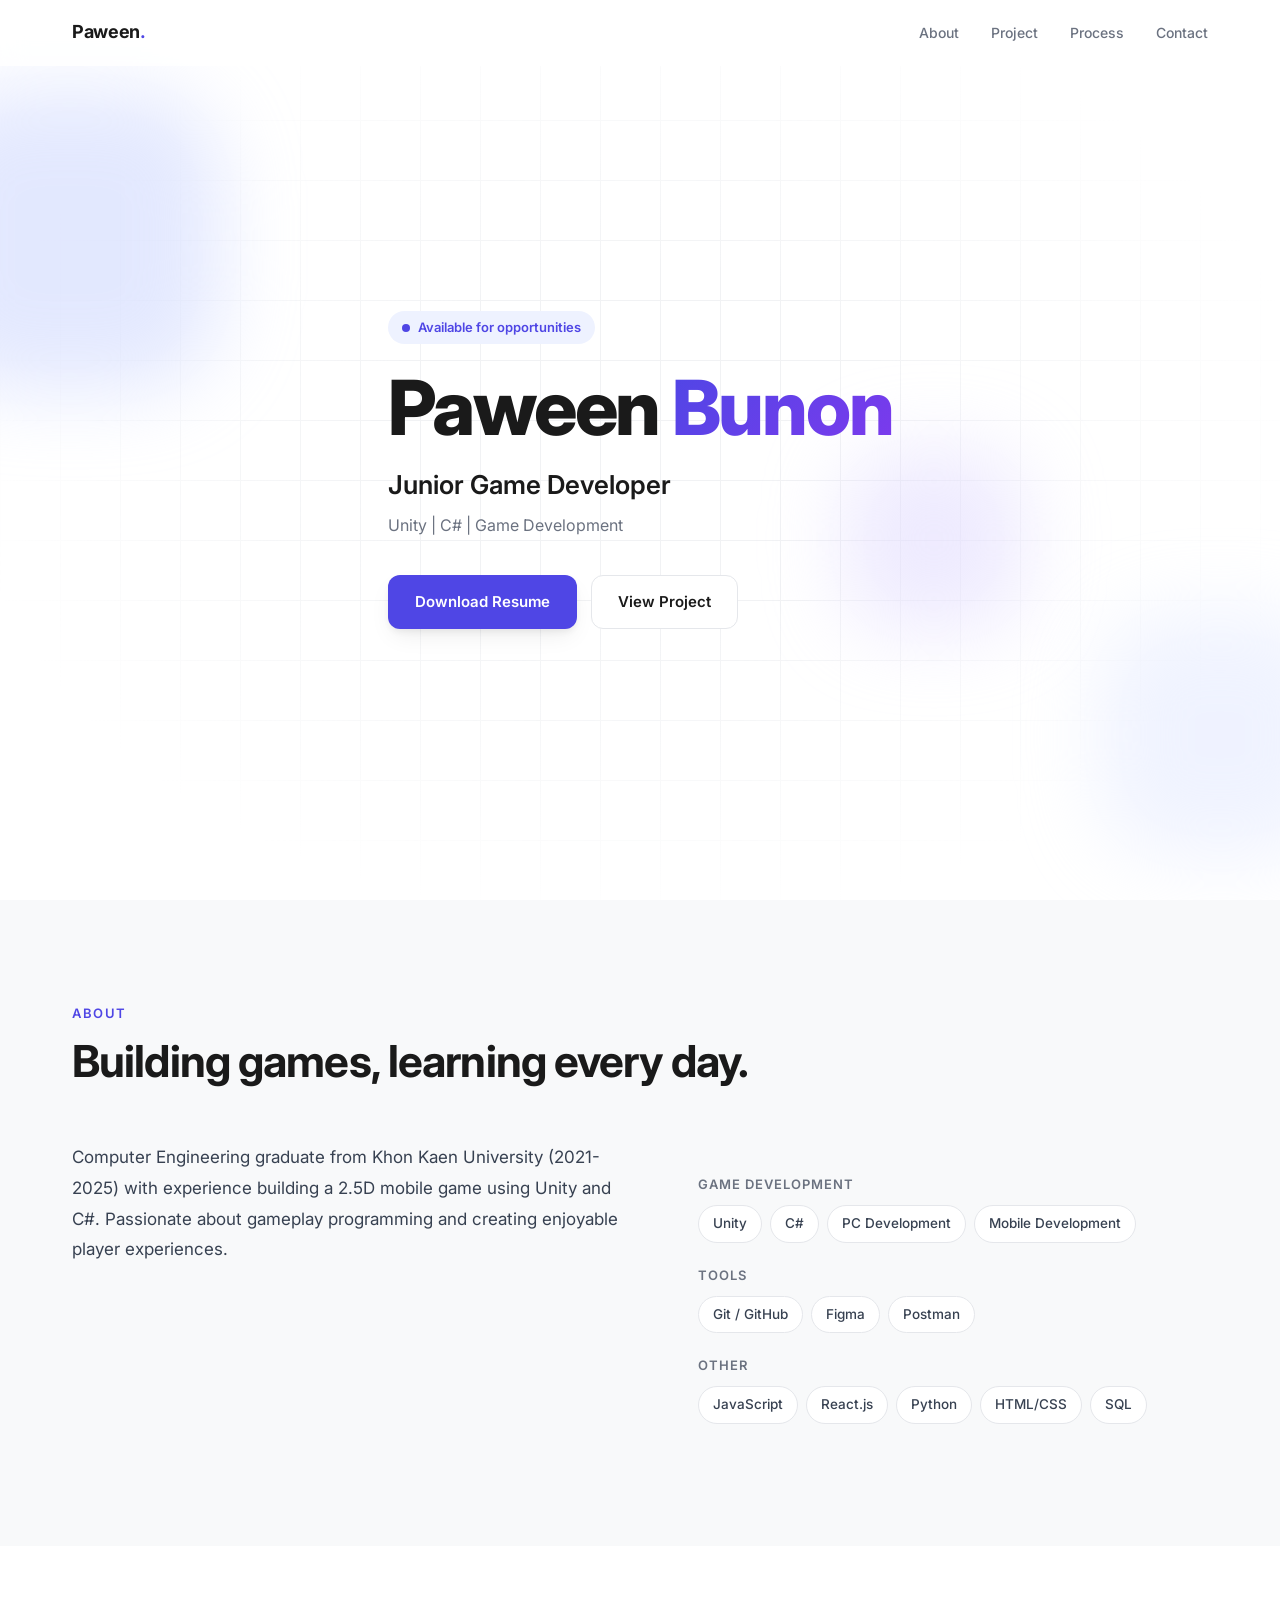
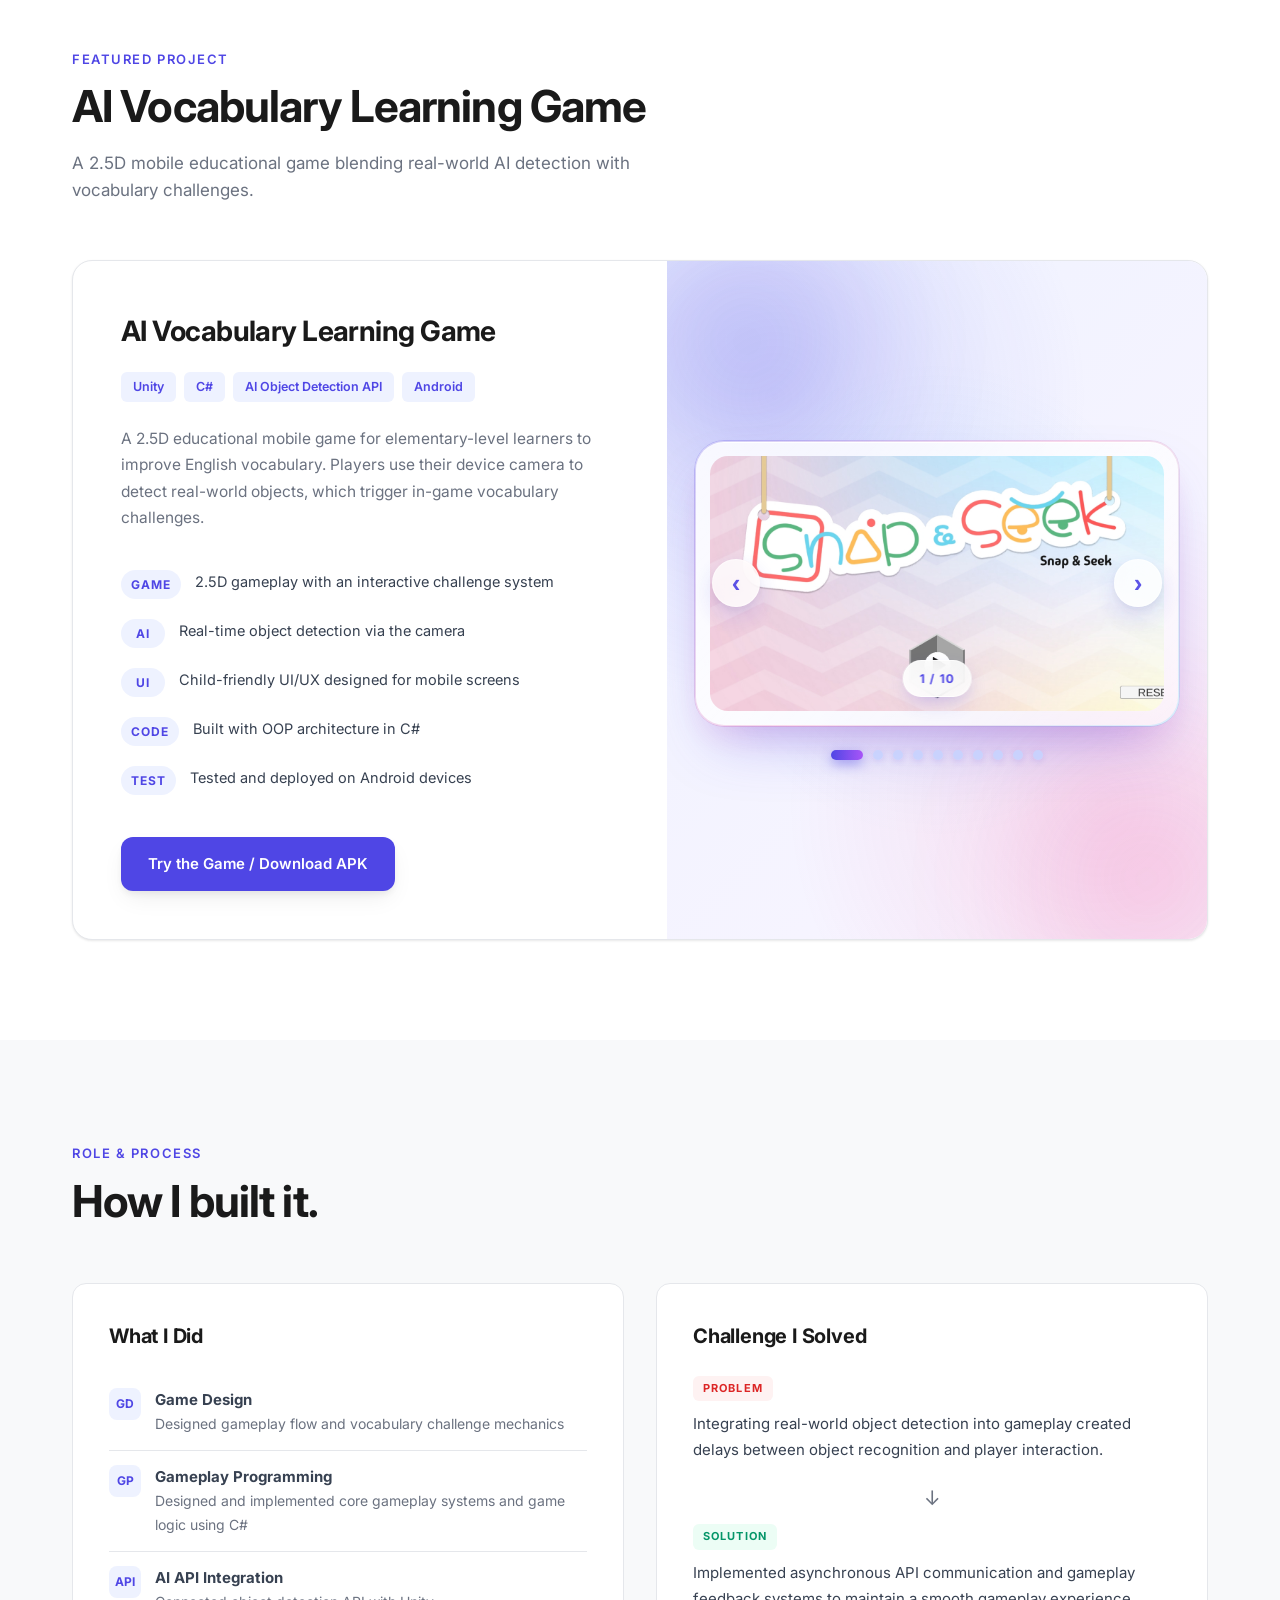
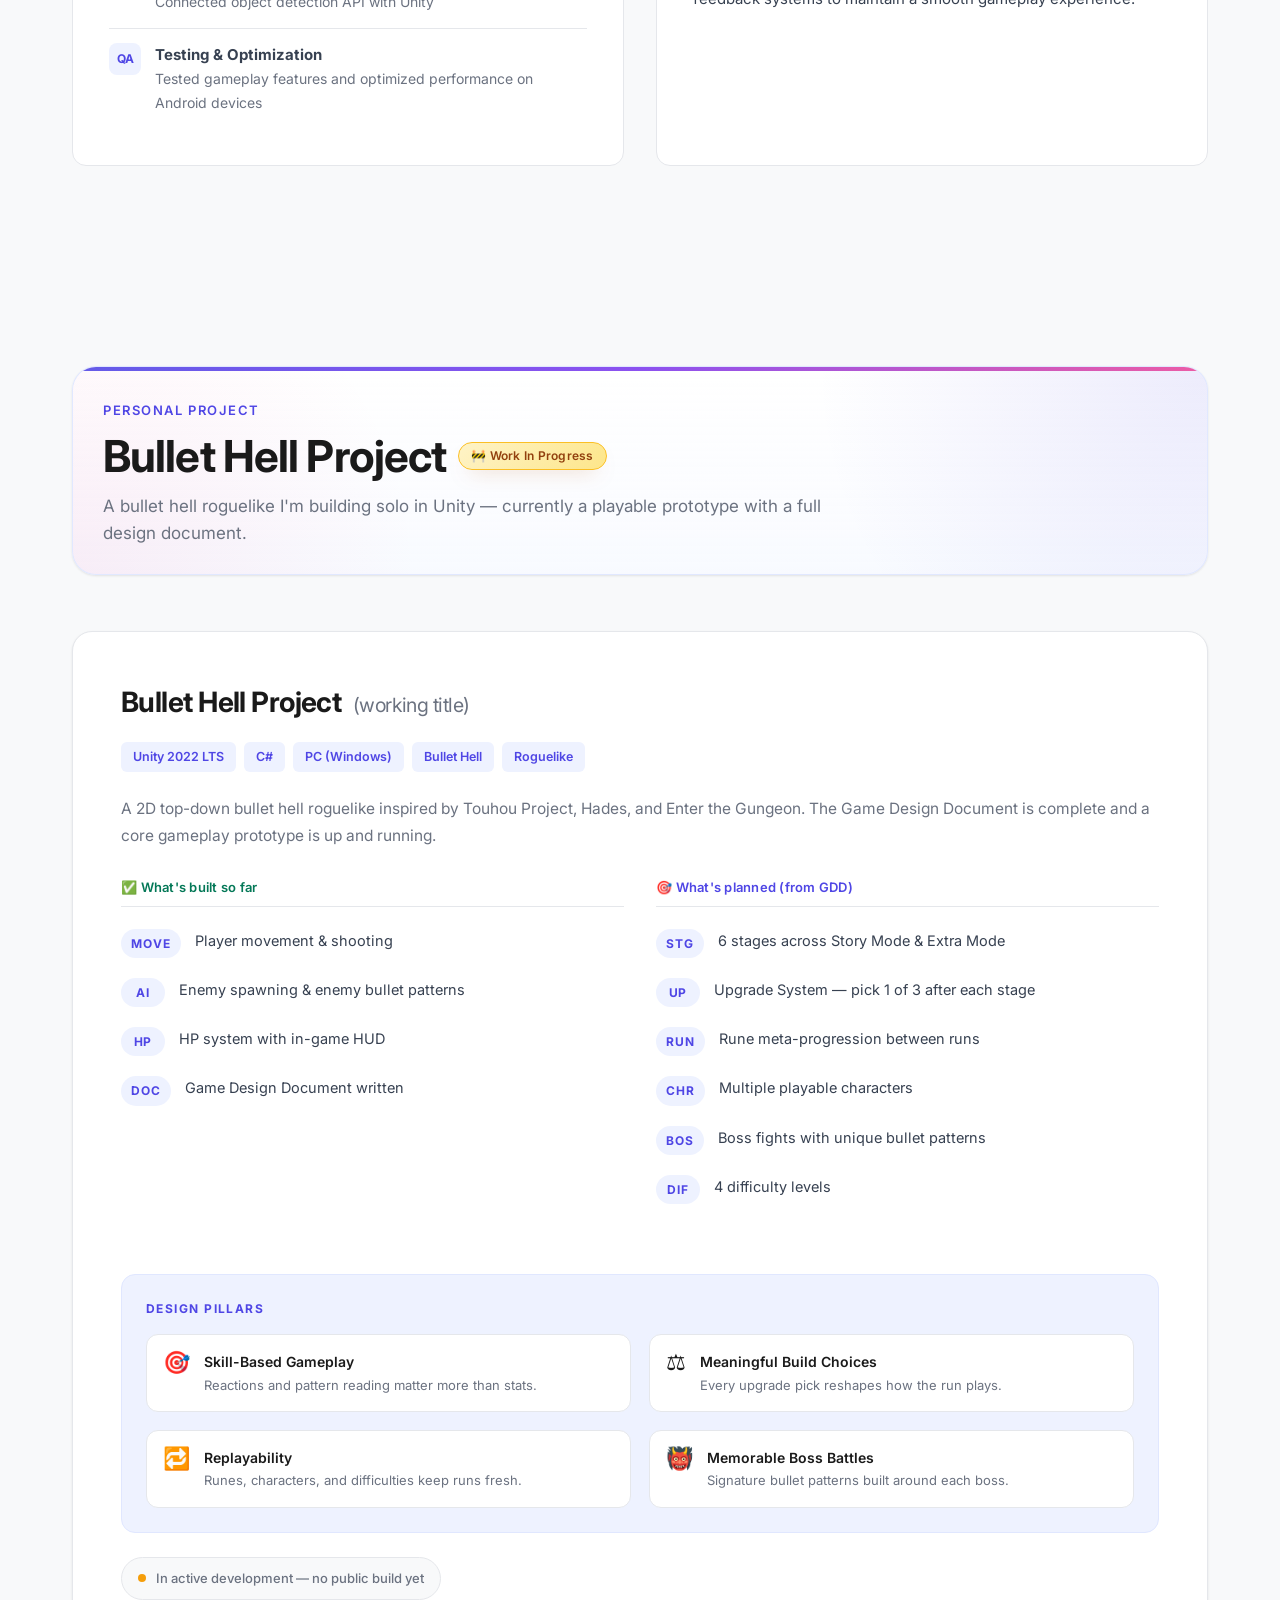
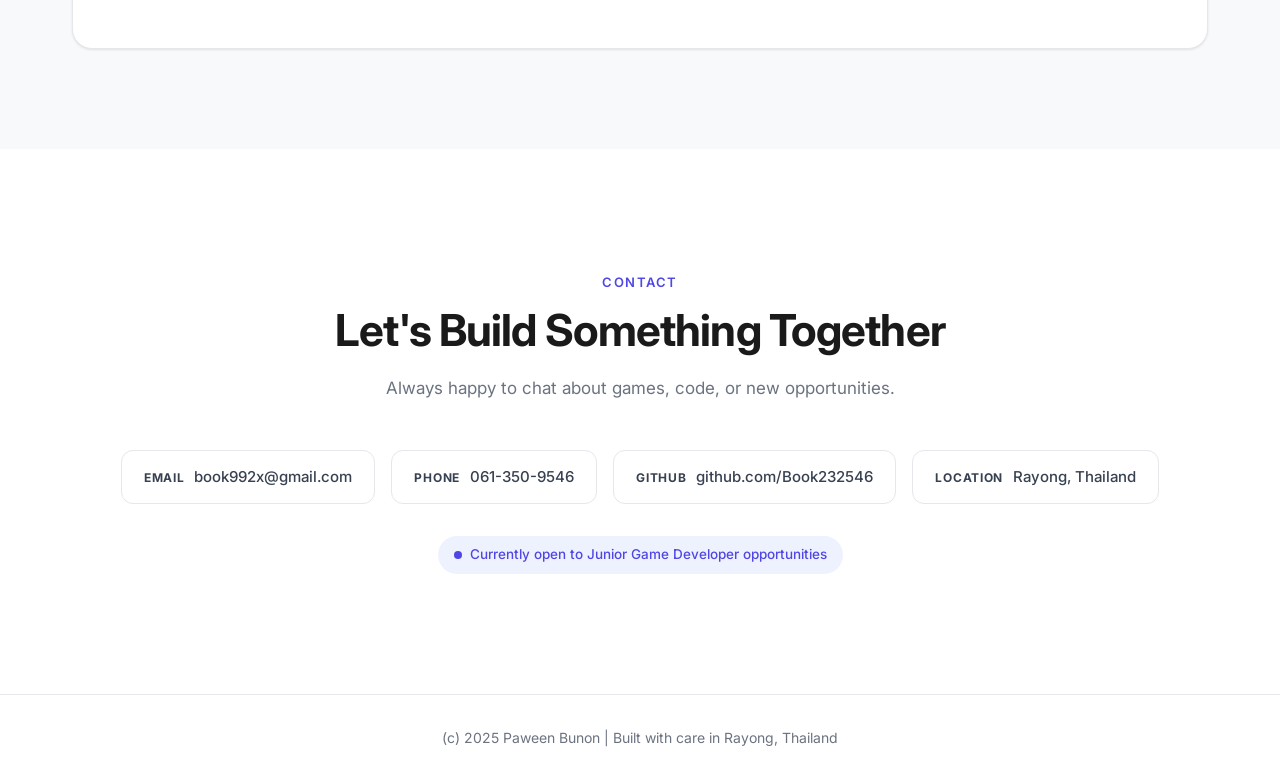
==== index.html @ 86d0dc46 "Update Personal Project" ====
<!DOCTYPE html>
<html lang="en">

<head>
  <meta charset="UTF-8" />
  <meta name="viewport" content="width=device-width, initial-scale=1.0" />
  <title>Paween Bunon - Junior Game Developer</title>
  <meta name="description"
    content="Portfolio of Paween Bunon (Book), Junior Game Developer specializing in Unity, C#, and mobile game development." />
  <link rel="preconnect" href="https://fonts.googleapis.com">
  <link rel="preconnect" href="https://fonts.gstatic.com" crossorigin>
  <link href="https://fonts.googleapis.com/css2?family=Inter:wght@300;400;500;600;700;800&display=swap"
    rel="stylesheet">
  <link rel="stylesheet" href="./Port.css" />
</head>

<body>
  <nav class="nav" id="nav">
    <div class="nav-inner">
      <a href="#hero" class="logo">Paween<span>.</span></a>
      <button class="nav-toggle" id="navToggle" aria-label="Menu">Menu</button>
      <ul class="nav-links" id="navLinks">
        <li><a href="#about">About</a></li>
        <li><a href="#project">Project</a></li>
        <li><a href="#process">Process</a></li>
        <li><a href="#contact">Contact</a></li>
      </ul>
    </div>
  </nav>

  <section class="hero" id="hero">
    <div class="hero-bg"></div>
    <div class="shape s1"></div>
    <div class="shape s2"></div>
    <div class="shape s3"></div>
    <div class="container">
      <div class="hero-content">
        <div class="eyebrow"><span class="dot"></span> Available for opportunities</div>
        <h1>Paween <span class="accent">Bunon</span></h1>
        <div class="hero-title">Junior Game Developer</div>
        <p class="hero-sub">Unity | C# | Game Development</p>
        <div class="cta-group">
          <a href="https://drive.google.com/file/d/1YsXYaSTbFioNAvnqgfScPV3oQ0jztkhX/view?usp=sharing"
            class="btn btn-primary" target="_blank" rel="noopener">Download Resume</a>
          <a href="#project" class="btn btn-secondary">View Project</a>
        </div>
      </div>
    </div>
  </section>

  <section id="about" class="section-alt">
    <div class="container">
      <div class="section-heading reveal">
        <span class="section-label">About</span>
        <h2>Building games, learning every day.</h2>
      </div>
      <div class="about-grid">
        <div class="reveal">
          <p class="about-bio">
            Computer Engineering graduate from Khon Kaen University (2021-2025) with experience
            building a 2.5D mobile game using Unity and C#. Passionate about gameplay programming
            and creating enjoyable player experiences.
          </p>
        </div>
        <div class="skills-block reveal">
          <div class="skills-cat">
            <div class="skills-cat-title">Game Development</div>
            <div class="pills">
              <span class="pill">Unity</span>
              <span class="pill">C#</span>
              <span class="pill">PC Development</span>
              <span class="pill">Mobile Development</span>
            </div>
          </div>
          <div class="skills-cat">
            <div class="skills-cat-title">Tools</div>
            <div class="pills">
              <span class="pill">Git / GitHub</span>
              <span class="pill">Figma</span>
              <span class="pill">Postman</span>
            </div>
          </div>
          <div class="skills-cat">
            <div class="skills-cat-title">Other</div>
            <div class="pills">
              <span class="pill">JavaScript</span>
              <span class="pill">React.js</span>
              <span class="pill">Python</span>
              <span class="pill">HTML/CSS</span>
              <span class="pill">SQL</span>
            </div>
          </div>
        </div>
      </div>
    </div>
  </section>

  <section id="project">
    <div class="container">
      <div class="section-heading reveal">
        <span class="section-label">Featured Project</span>
        <h2>AI Vocabulary Learning Game</h2>
        <p class="section-intro">A 2.5D mobile educational game blending real-world AI detection with vocabulary
          challenges.</p>
      </div>
      <div class="project-card reveal">
        <div class="project-grid">
          <div class="project-info">
            <div class="project-title">AI Vocabulary Learning Game</div>
            <div class="tech-badges">
              <span class="tech-badge">Unity</span>
              <span class="tech-badge">C#</span>
              <span class="tech-badge">AI Object Detection API</span>
              <span class="tech-badge">Android</span>
            </div>
            <p class="project-desc">
              A 2.5D educational mobile game for elementary-level learners to improve English vocabulary.
              Players use their device camera to detect real-world objects, which trigger in-game
              vocabulary challenges.
            </p>
            <ul class="feature-list">
              <li><span class="ico">Game</span><span>2.5D gameplay with an interactive challenge system</span></li>
              <li><span class="ico">AI</span><span>Real-time object detection via the camera</span></li>
              <li><span class="ico">UI</span><span>Child-friendly UI/UX designed for mobile screens</span></li>
              <li><span class="ico">Code</span><span>Built with OOP architecture in C#</span></li>
              <li><span class="ico">Test</span><span>Tested and deployed on Android devices</span></li>
            </ul>
            <a href="https://drive.google.com/drive/folders/1nAFhvvqbHMzfF861Wt10KLCNI0TqIMjr?usp=sharing"
              class="btn btn-primary" target="_blank" rel="noopener">Try the Game / Download APK</a>
          </div>
          <div class="project-visual">
            <div class="screenshot-carousel" aria-label="Game screenshots" data-screenshots="
              ./screenshots/game-1.jpg,
              ./screenshots/game-2.jpg,
              ./screenshots/game-3.jpg,
              ./screenshots/game-4.jpg,
              ./screenshots/game-5.jpg,
              ./screenshots/game-6.jpg,
              ./screenshots/game-7.jpg,
              ./screenshots/game-8.jpg,
              ./screenshots/game-9.jpg,
              ./screenshots/game-10.jpg
            ">
              <div class="carousel-frame">
                <button type="button" class="carousel-btn carousel-btn-prev" id="shotPrev"
                  aria-label="Previous screenshot">&lsaquo;</button>
                <img id="shotImage" src="./screenshots/game-1.jpg" alt="Game screenshot 1" loading="lazy" tabindex="0"
                  role="button" aria-label="Open screenshot in fullscreen">
                <div class="carousel-counter" id="shotCounter">1 / 10</div>
                <button type="button" class="carousel-btn carousel-btn-next" id="shotNext"
                  aria-label="Next screenshot">&rsaquo;</button>
              </div>
            </div>
            <div class="carousel-dots" id="shotDots" aria-label="Screenshot navigation"></div>
          </div>
        </div>
      </div>
    </div>
  </section>

  <section id="process" class="section-alt">
    <div class="container">
      <div class="section-heading reveal">
        <span class="section-label">Role &amp; Process</span>
        <h2>How I built it.</h2>
      </div>
      <div class="two-col">
        <div class="info-card reveal">
          <h3>What I Did</h3>
          <ul class="role-list">
            <li>
              <span class="ico">GD</span>
              <span>
                <strong>Game Design</strong><br>
                <span class="role-desc">Designed gameplay flow and vocabulary challenge mechanics</span>
              </span>
            </li>
            <li>
              <span class="ico">GP</span>
              <span>
                <strong>Gameplay Programming</strong><br>
                <span class="role-desc">Designed and implemented core gameplay systems and game logic using C#</span>
              </span>
            </li>
            <li>
              <span class="ico">API</span>
              <span>
                <strong>AI API Integration</strong><br>
                <span class="role-desc">Connected object detection API with Unity</span>
              </span>
            </li>
            <li>
              <span class="ico">QA</span>
              <span>
                <strong>Testing & Optimization</strong><br>
                <span class="role-desc">Tested gameplay features and optimized performance on Android devices</span>
              </span>
            </li>
          </ul>
        </div>
        <div class="info-card reveal">
          <h3>Challenge I Solved</h3>
          <div class="ps-block ps-problem">
            <span class="ps-label">Problem</span>
            <p class="ps-text">Integrating real-world object detection into gameplay created delays between object
              recognition and player interaction.</p>
          </div>
          <div class="arrow">↓</div>
          <div class="ps-block ps-solution">
            <span class="ps-label">Solution</span>
            <p class="ps-text">Implemented asynchronous API communication and gameplay feedback systems to maintain a
              smooth gameplay experience.</p>
          </div>
        </div>
      </div>
    </div>
  </section>
  <section id="personal" class="section-alt">
    <div class="container">
      <div class="section-heading reveal">
        <span class="section-label">Personal Project</span>
        <h2 class="wip-heading">
          Bullet Hell Project
          <span class="wip-badge">🚧 Work In Progress</span>
        </h2>
        <p class="section-intro">A bullet hell roguelike I'm building solo in Unity — currently a playable prototype
          with a full design document.</p>
      </div>
      <div class="project-card reveal">
        <div class="project-grid project-grid-single">
          <div class="project-info">
            <div class="project-title">Bullet Hell Project <span class="wip-sub">(working title)</span></div>
            <div class="tech-badges">
              <span class="tech-badge">Unity 2022 LTS</span>
              <span class="tech-badge">C#</span>
              <span class="tech-badge">PC (Windows)</span>
              <span class="tech-badge">Bullet Hell</span>
              <span class="tech-badge">Roguelike</span>
            </div>
            <p class="project-desc">
              A 2D top-down bullet hell roguelike inspired by Touhou Project, Hades, and Enter the Gungeon.
              The Game Design Document is complete and a core gameplay prototype is up and running.
            </p>
            <div class="wip-columns">
              <div class="wip-col">
                <div class="wip-col-label wip-col-built">✅ What's built so far</div>
                <ul class="feature-list">
                  <li><span class="ico">Move</span><span>Player movement &amp; shooting</span></li>
                  <li><span class="ico">AI</span><span>Enemy spawning &amp; enemy bullet patterns</span></li>
                  <li><span class="ico">HP</span><span>HP system with in-game HUD</span></li>
                  <li><span class="ico">Doc</span><span>Game Design Document written</span></li>
                </ul>
              </div>
              <div class="wip-col">
                <div class="wip-col-label wip-col-planned">🎯 What's planned (from GDD)</div>
                <ul class="feature-list">
                  <li><span class="ico">Stg</span><span>6 stages across Story Mode &amp; Extra Mode</span></li>
                  <li><span class="ico">Up</span><span>Upgrade System — pick 1 of 3 after each stage</span></li>
                  <li><span class="ico">Run</span><span>Rune meta-progression between runs</span></li>
                  <li><span class="ico">Chr</span><span>Multiple playable characters</span></li>
                  <li><span class="ico">Bos</span><span>Boss fights with unique bullet patterns</span></li>
                  <li><span class="ico">Dif</span><span>4 difficulty levels</span></li>
                </ul>
              </div>
            </div>
            <div class="gdd-pillars">
              <div class="gdd-pillars-label">Design Pillars</div>
              <div class="gdd-pillars-grid">
                <div class="gdd-pillar"><span class="gdd-pillar-icon">🎯</span>
                  <div><strong>Skill-Based Gameplay</strong>
                    <p>Reactions and pattern reading matter more than stats.</p>
                  </div>
                </div>
                <div class="gdd-pillar"><span class="gdd-pillar-icon">⚖️</span>
                  <div><strong>Meaningful Build Choices</strong>
                    <p>Every upgrade pick reshapes how the run plays.</p>
                  </div>
                </div>
                <div class="gdd-pillar"><span class="gdd-pillar-icon">🔁</span>
                  <div><strong>Replayability</strong>
                    <p>Runes, characters, and difficulties keep runs fresh.</p>
                  </div>
                </div>
                <div class="gdd-pillar"><span class="gdd-pillar-icon">👹</span>
                  <div><strong>Memorable Boss Battles</strong>
                    <p>Signature bullet patterns built around each boss.</p>
                  </div>
                </div>
              </div>
            </div>
            <div class="wip-status" role="status" aria-live="polite">
              <span class="wip-status-dot"></span>
              In active development — no public build yet
            </div>
          </div>
        </div>
      </div>
    </div>
  </section>

  </section>

  <section id="contact" class="contact">
    <div class="container">
      <div class="reveal">
        <span class="section-label">Contact</span>
        <h2>Let's Build Something Together</h2>
        <p class="contact-sub">Always happy to chat about games, code, or new opportunities.</p>
        <div class="contact-links">
          <a href="mailto:book992x@gmail.com" class="contact-link"><span class="ico">Email</span>book992x@gmail.com</a>
          <a href="tel:+66613509546" class="contact-link"><span class="ico">Phone</span>061-350-9546</a>
          <a href="https://github.com/Book232546" target="_blank" rel="noopener" class="contact-link"><span
              class="ico">GitHub</span>github.com/Book232546</a>
          <span class="contact-link"><span class="ico">Location</span>Rayong, Thailand</span>
        </div>
        <div class="contact-note"><span class="dot"></span> Currently open to Junior Game Developer opportunities</div>
      </div>
    </div>
  </section>

  <footer>
    <div class="container">(c) 2025 Paween Bunon | Built with care in Rayong, Thailand</div>
  </footer>

  <div class="lightbox" id="lightbox" aria-hidden="true">
    <div class="lightbox-backdrop" data-lightbox-close></div>
    <div class="lightbox-dialog" role="dialog" aria-modal="true" aria-label="Fullscreen screenshot viewer">
      <button type="button" class="lightbox-close" id="lightboxClose" aria-label="Close fullscreen view">X</button>
      <button type="button" class="lightbox-nav lightbox-prev" id="lightboxPrev"
        aria-label="Previous screenshot">&lsaquo;</button>
      <img id="lightboxImage" src="./screenshots/game-1.jpg" alt="Game screenshot 1">
      <button type="button" class="lightbox-nav lightbox-next" id="lightboxNext"
        aria-label="Next screenshot">&rsaquo;</button>
      <div class="lightbox-caption" id="lightboxCaption">1 / 10</div>
    </div>
  </div>

  <script src="./Port.js" defer></script>
</body>

</html>
---- Port.css ----
:root {
  --bg: #ffffff;
  --surface: #f8f9fa;
  --text: #1a1a1a;
  --muted: #6b7280;
  --border: #e5e7eb;
  --accent: #4F46E5;
  --accent-soft: #eef2ff;
  --shadow-sm: 0 1px 2px rgba(0, 0, 0, .04), 0 1px 3px rgba(0, 0, 0, .06);
  --shadow-md: 0 4px 6px -1px rgba(0, 0, 0, .06), 0 10px 25px -5px rgba(0, 0, 0, .08);
  --shadow-lg: 0 20px 40px -10px rgba(79, 70, 229, .15), 0 10px 20px -5px rgba(0, 0, 0, .06);
  --radius: 14px;
  --radius-lg: 20px;
}

* {
  box-sizing: border-box;
  margin: 0;
  padding: 0;
}

html {
  scroll-behavior: smooth;
  scroll-padding-top: 80px;
}

body {
  font-family: 'Inter', system-ui, -apple-system, sans-serif;
  background: var(--bg);
  color: var(--text);
  line-height: 1.6;
  -webkit-font-smoothing: antialiased;
}

a {
  color: inherit;
  text-decoration: none;
}

img {
  max-width: 100%;
  display: block;
}

.nav {
  position: fixed;
  top: 0;
  left: 0;
  right: 0;
  z-index: 100;
  background: rgba(255, 255, 255, .8);
  backdrop-filter: saturate(180%) blur(12px);
  -webkit-backdrop-filter: saturate(180%) blur(12px);
  border-bottom: 1px solid transparent;
  transition: border-color .3s, box-shadow .3s;
}

.nav.scrolled {
  border-bottom-color: var(--border);
  box-shadow: var(--shadow-sm);
}

.nav-inner {
  max-width: 1200px;
  margin: 0 auto;
  padding: 18px 32px;
  display: flex;
  align-items: center;
  justify-content: space-between;
}

.logo {
  font-weight: 700;
  font-size: 18px;
  letter-spacing: -.02em;
}

.logo span {
  color: var(--accent);
}

.nav-links {
  display: flex;
  gap: 32px;
  list-style: none;
}

.nav-links a {
  font-size: 14px;
  font-weight: 500;
  color: var(--muted);
  transition: color .2s;
  position: relative;
}

.nav-links a:hover {
  color: var(--text);
}

.nav-links a::after {
  content: '';
  position: absolute;
  left: 0;
  bottom: -6px;
  height: 2px;
  width: 0;
  background: var(--accent);
  transition: width .25s;
}

.nav-links a:hover::after {
  width: 100%;
}

.nav-toggle {
  display: none;
  background: none;
  border: none;
  cursor: pointer;
  font-size: 24px;
  color: var(--text);
}

.container {
  max-width: 1200px;
  margin: 0 auto;
  padding: 0 32px;
}

.hero {
  min-height: 100vh;
  display: flex;
  align-items: center;
  position: relative;
  overflow: hidden;
  padding: 120px 0 80px;
}

.hero-bg {
  position: absolute;
  inset: 0;
  z-index: 0;
  pointer-events: none;
  background-image:
    linear-gradient(var(--border) 1px, transparent 1px),
    linear-gradient(90deg, var(--border) 1px, transparent 1px);
  background-size: 60px 60px;
  mask-image: radial-gradient(ellipse at center, black 30%, transparent 75%);
  -webkit-mask-image: radial-gradient(ellipse at center, black 30%, transparent 75%);
  opacity: .5;
}

.shape {
  position: absolute;
  border-radius: 30%;
  opacity: .5;
  filter: blur(40px);
  z-index: 0;
}

.shape.s1 {
  width: 300px;
  height: 300px;
  background: #c7d2fe;
  top: 10%;
  left: -80px;
  animation: float 14s ease-in-out infinite;
}

.shape.s2 {
  width: 240px;
  height: 240px;
  background: #e0e7ff;
  bottom: 5%;
  right: -60px;
  animation: float 18s ease-in-out infinite reverse;
}

.shape.s3 {
  width: 180px;
  height: 180px;
  background: #ddd6fe;
  top: 50%;
  right: 20%;
  animation: float 22s ease-in-out infinite;
}

@keyframes float {

  0%,
  100% {
    transform: translate(0, 0) rotate(0);
  }

  50% {
    transform: translate(30px, -40px) rotate(20deg);
  }
}

.hero-content {
  position: relative;
  z-index: 1;
  max-width: 780px;
}

.eyebrow {
  display: inline-flex;
  align-items: center;
  gap: 8px;
  padding: 6px 14px;
  border-radius: 999px;
  background: var(--accent-soft);
  color: var(--accent);
  font-size: 13px;
  font-weight: 600;
  margin-bottom: 24px;
}

.eyebrow .dot,
.contact-note .dot {
  width: 8px;
  height: 8px;
  border-radius: 50%;
  background: var(--accent);
  animation: pulse 2s infinite;
}

@keyframes pulse {

  0%,
  100% {
    opacity: 1;
  }

  50% {
    opacity: .4;
  }
}

h1 {
  font-size: clamp(40px, 7vw, 76px);
  line-height: 1.05;
  letter-spacing: -.03em;
  font-weight: 800;
  margin-bottom: 16px;
}

h1 .accent {
  background: linear-gradient(135deg, var(--accent), #7c3aed);
  -webkit-background-clip: text;
  background-clip: text;
  color: transparent;
}

.hero-title {
  font-size: clamp(20px, 2.4vw, 26px);
  font-weight: 600;
  color: var(--text);
  margin-bottom: 8px;
}

.hero-sub {
  font-size: 16px;
  color: var(--muted);
  margin-bottom: 36px;
}

.cta-group {
  display: flex;
  gap: 14px;
  flex-wrap: wrap;
}

.btn {
  display: inline-flex;
  align-items: center;
  gap: 8px;
  padding: 14px 26px;
  border-radius: 12px;
  font-size: 15px;
  font-weight: 600;
  cursor: pointer;
  border: 1px solid transparent;
  transition: transform .2s, box-shadow .25s, background .2s;
}

.btn-primary {
  background: var(--accent);
  color: #fff;
  box-shadow: var(--shadow-md);
}

.btn-primary:hover {
  transform: translateY(-2px);
  box-shadow: var(--shadow-lg);
  background: #4338ca;
}

.btn-secondary {
  background: #fff;
  color: var(--text);
  border-color: var(--border);
}

.btn-secondary:hover {
  border-color: var(--accent);
  color: var(--accent);
  transform: translateY(-2px);
}

section {
  padding: 100px 0;
  position: relative;
}

.section-alt {
  background: var(--surface);
}

.section-label {
  display: inline-block;
  font-size: 13px;
  font-weight: 600;
  color: var(--accent);
  text-transform: uppercase;
  letter-spacing: .12em;
  margin-bottom: 12px;
}

h2 {
  font-size: clamp(30px, 4vw, 44px);
  font-weight: 700;
  letter-spacing: -.02em;
  line-height: 1.15;
  margin-bottom: 18px;
}

.section-intro {
  font-size: 17px;
  color: var(--muted);
  max-width: 640px;
}

.section-heading {
  margin-bottom: 56px;
}

#personal .section-heading {
  position: relative;
  padding: 30px 30px 26px;
  border: 1px solid rgba(224, 231, 255, .95);
  border-radius: 24px;
  background: linear-gradient(180deg, rgba(255, 255, 255, .96), rgba(248, 250, 255, .86));
  box-shadow: var(--shadow-sm);
  overflow: hidden;
}

#personal .section-heading::before {
  content: '';
  position: absolute;
  inset: 0;
  background:
    radial-gradient(circle at top right, rgba(79, 70, 229, .10), transparent 34%),
    radial-gradient(circle at bottom left, rgba(236, 72, 153, .08), transparent 30%);
  pointer-events: none;
}

#personal .section-heading::after {
  content: '';
  position: absolute;
  left: 0;
  top: 0;
  width: 100%;
  height: 4px;
  background: linear-gradient(90deg, var(--accent), #7c3aed, #ec4899);
  opacity: .88;
}

#personal .section-heading > * {
  position: relative;
  z-index: 1;
}

#personal .section-heading.reveal {
  transform: translateY(28px) scale(.985);
}

#personal .section-heading.reveal.visible {
  transform: translateY(0) scale(1);
}

#personal .section-heading h2 {
  display: flex;
  flex-wrap: wrap;
  align-items: center;
  gap: 12px;
  margin-bottom: 12px;
}

#personal .section-heading .section-label {
  margin-bottom: 10px;
}

#personal .section-heading .section-intro {
  max-width: 760px;
}

#personal .wip-badge {
  background: linear-gradient(135deg, #fef3c7, #fde68a);
  color: #92400e;
  border-color: #fbbf24;
  box-shadow: 0 10px 20px -12px rgba(180, 83, 9, .55);
}

#personal .wip-sub {
  display: inline-block;
  margin-left: 6px;
}

.about-grid {
  display: grid;
  grid-template-columns: 1.1fr 1fr;
  gap: 64px;
  align-items: start;
}

.about-bio {
  font-size: 17px;
  color: #374151;
  line-height: 1.8;
}

.skills-block {
  margin-top: 32px;
}

.skills-cat {
  margin-bottom: 22px;
}

.skills-cat-title {
  font-size: 13px;
  font-weight: 600;
  color: var(--muted);
  text-transform: uppercase;
  letter-spacing: .08em;
  margin-bottom: 10px;
}

.pills {
  display: flex;
  flex-wrap: wrap;
  gap: 8px;
}

.pill {
  padding: 7px 14px;
  border-radius: 999px;
  background: #fff;
  border: 1px solid var(--border);
  font-size: 13.5px;
  font-weight: 500;
  color: #374151;
  transition: all .2s;
}

.pill:hover {
  border-color: var(--accent);
  color: var(--accent);
  transform: translateY(-1px);
}

.section-alt .pill {
  background: #fff;
}

/* ===== Featured Project ===== */
.project-card {
  background: #fff;
  border: 1px solid var(--border);
  border-radius: var(--radius-lg);
  overflow: hidden;
  box-shadow: var(--shadow-sm);
}

.project-grid {
  display: grid;
  grid-template-columns: 1.1fr 1fr;
  gap: 0;
}

.project-info {
  padding: 48px;
}

.project-visual {
  background:
    radial-gradient(circle at 20% 20%, rgba(99, 102, 241, .18), transparent 45%),
    radial-gradient(circle at 80% 80%, rgba(236, 72, 153, .14), transparent 45%),
    radial-gradient(circle at 50% 50%, rgba(56, 189, 248, .10), transparent 55%),
    linear-gradient(135deg, #eef2ff, #faf5ff);
  display: flex;
  flex-direction: column;
  align-items: center;
  justify-content: center;
  min-height: 520px;
  padding: 40px 28px;
  position: relative;
  overflow: hidden;
  isolation: isolate;
}

/* Animated aurora blobs */
.project-visual::before,
.project-visual::after {
  content: '';
  position: absolute;
  width: 340px;
  height: 340px;
  border-radius: 50%;
  filter: blur(60px);
  opacity: .55;
  z-index: -1;
  pointer-events: none;
}

.project-visual::before {
  top: -90px;
  left: -90px;
  background: radial-gradient(circle, rgba(79, 70, 229, .55), transparent 70%);
  animation: floatBlob 12s ease-in-out infinite;
}

.project-visual::after {
  bottom: -110px;
  right: -110px;
  background: radial-gradient(circle, rgba(236, 72, 153, .45), transparent 70%);
  animation: floatBlob 14s ease-in-out infinite reverse;
}

@keyframes floatBlob {

  0%,
  100% {
    transform: translate(0, 0) scale(1);
  }

  50% {
    transform: translate(30px, -20px) scale(1.1);
  }
}

/* Subtle dot grid overlay */
.project-visual>* {
  position: relative;
  z-index: 1;
}

.screenshot-carousel {
  width: 100%;
  max-width: 880px;
  position: relative;
}

.carousel-frame {
  position: relative;
  width: 100%;
  padding: 14px;
  border-radius: 28px;
  background: linear-gradient(135deg, rgba(255, 255, 255, .85), rgba(255, 255, 255, .55));
  backdrop-filter: blur(12px);
  -webkit-backdrop-filter: blur(12px);
  border: 1px solid rgba(255, 255, 255, .8);
  box-shadow:
    0 30px 60px -20px rgba(79, 70, 229, .35),
    0 18px 35px -15px rgba(236, 72, 153, .20),
    inset 0 1px 0 rgba(255, 255, 255, .9);
  transition: transform .4s cubic-bezier(.2, .8, .2, 1), box-shadow .4s;
}

.carousel-frame:hover {
  transform: translateY(-4px);
  box-shadow:
    0 40px 70px -20px rgba(79, 70, 229, .45),
    0 22px 40px -15px rgba(236, 72, 153, .25),
    inset 0 1px 0 rgba(255, 255, 255, .9);
}

.carousel-frame::before {
  content: '';
  position: absolute;
  inset: -2px;
  border-radius: 30px;
  padding: 2px;
  background: linear-gradient(135deg, rgba(79, 70, 229, .6), rgba(236, 72, 153, .5), rgba(56, 189, 248, .5));
  -webkit-mask: linear-gradient(#000 0 0) content-box, linear-gradient(#000 0 0);
  -webkit-mask-composite: xor;
  mask-composite: exclude;
  opacity: .4;
  pointer-events: none;
}

.carousel-frame img {
  width: 100%;
  aspect-ratio: 16 / 9;
  max-height: 560px;
  object-fit: cover;
  border-radius: 18px;
  background: #fff;
  display: block;
  cursor: zoom-in;
}

.carousel-btn {
  width: 48px;
  height: 48px;
  border: 1px solid rgba(255, 255, 255, .7);
  border-radius: 999px;
  background: rgba(255, 255, 255, .85);
  backdrop-filter: blur(10px);
  -webkit-backdrop-filter: blur(10px);
  color: var(--accent);
  font-size: 26px;
  font-weight: 600;
  line-height: 1;
  display: flex;
  align-items: center;
  justify-content: center;
  cursor: pointer;
  box-shadow: 0 10px 30px -8px rgba(79, 70, 229, .4), 0 4px 10px rgba(0, 0, 0, .06);
  transition: all .25s cubic-bezier(.2, .8, .2, 1);
  position: absolute;
  top: 50%;
  transform: translateY(-50%);
  z-index: 3;
  opacity: .92;
}

.carousel-btn:hover {
  transform: translateY(-50%) scale(1.12);
  background: var(--accent);
  color: #fff;
  border-color: var(--accent);
  box-shadow: 0 14px 35px -8px rgba(79, 70, 229, .6);
  opacity: 1;
}

.carousel-btn:active {
  transform: translateY(-50%) scale(.96);
}

.carousel-btn-prev {
  left: 16px;
}

.carousel-btn-next {
  right: 16px;
}

.carousel-counter {
  position: absolute;
  left: 50%;
  bottom:28px;
  transform: translateX(-50%);
  padding:8px 16px;
  border-radius: 999px;
  background:linear-gradient(135deg,rgba(255,255,255,.95),rgba(255,255,255,.8));
  backdrop-filter:blur(10px);
  -webkit-backdrop-filter:blur(10px);
  color: var(--accent);
  font-size: 12px;
  font-weight: 700;
  letter-spacing:.08em;
  border:1px solid rgba(255,255,255,.8);
  box-shadow:0 8px 20px -5px rgba(79,70,229,.3);
  z-index:2;
}

.carousel-dots {
  display: flex;
  justify-content: center;
  gap:10px;
  margin-top:24px;
  width: 100%;
}

.carousel-dot {
  width: 10px;
  height: 10px;
  border: none;
  border-radius: 999px;
  background:rgba(199,210,254,.9);
  cursor: pointer;
  padding: 0;
  transition:all .35s cubic-bezier(.2,.8,.2,1);
  box-shadow:0 2px 6px rgba(79,70,229,.15);
}

.carousel-dot:hover {
  transform:scale(1.25);
  background:#a5b4fc;
}

.carousel-dot.active {
  width:32px;
  background:linear-gradient(90deg,var(--accent),#a855f7);
  box-shadow:0 4px 12px rgba(79,70,229,.5);
}

.lightbox {
  position: fixed;
  inset: 0;
  z-index: 200;
  display: none;
  align-items: center;
  justify-content: center;
  padding: 24px;
}

.lightbox.open {
  display: flex;
}

.lightbox-backdrop {
  position: absolute;
  inset: 0;
  background: rgba(15, 23, 42, .78);
  backdrop-filter: blur(8px);
}

.lightbox-dialog {
  position: relative;
  z-index: 1;
  width: min(1200px, 100%);
  max-height: 92vh;
  display: flex;
  align-items: center;
  justify-content: center;
}

.lightbox-dialog img {
  width: 100%;
  max-height: 92vh;
  object-fit: contain;
  border-radius: 18px;
  box-shadow: 0 30px 80px rgba(0, 0, 0, .35);
  background: #0f172a;
}

.lightbox-close,
.lightbox-nav {
  position: absolute;
  z-index: 2;
  border: none;
  cursor: pointer;
  transition: transform .2s, background .2s, box-shadow .2s;
}

.lightbox-close {
  top: -12px;
  right: -12px;
  width: 44px;
  height: 44px;
  border-radius: 999px;
  background: #fff;
  color: var(--text);
  font-size: 18px;
  font-weight: 700;
  box-shadow: var(--shadow-md);
}

.lightbox-nav {
  top: 50%;
  transform: translateY(-50%);
  width: 52px;
  height: 52px;
  border-radius: 999px;
  background: rgba(255, 255, 255, .92);
  color: var(--accent);
  font-size: 34px;
  line-height: 1;
  display: flex;
  align-items: center;
  justify-content: center;
  box-shadow: var(--shadow-md);
}

.lightbox-prev {
  left: -16px;
}

.lightbox-next {
  right: -16px;
}

.lightbox-close:hover,
.lightbox-nav:hover {
  transform: translateY(-50%) scale(1.04);
  background: #fff;
}

.lightbox-close:hover {
  transform: scale(1.04);
}

.lightbox-caption {
  position: absolute;
  left: 50%;
  bottom: -44px;
  transform: translateX(-50%);
  padding: 8px 14px;
  border-radius: 999px;
  background: rgba(255, 255, 255, .92);
  color: var(--text);
  font-size: 13px;
  font-weight: 700;
  box-shadow: var(--shadow-sm);
}

/* Shared project content blocks */
.tech-badges {
  display: flex;
  flex-wrap: wrap;
  gap: 8px;
  margin: 18px 0 24px;
}

.tech-badge {
  padding: 5px 12px;
  border-radius: 6px;
  background: var(--accent-soft);
  color: var(--accent);
  font-size: 12.5px;
  font-weight: 600;
}

.project-title {
  font-size: 28px;
  font-weight: 700;
  letter-spacing: -.02em;
  margin-bottom: 4px;
}

.project-desc {
  color: var(--muted);
  font-size: 15.5px;
  margin-bottom: 28px;
  line-height: 1.7;
}

.feature-list {
  list-style: none;
  margin-bottom: 32px;
}

.feature-list li {
  display: flex;
  gap: 14px;
  align-items: flex-start;
  padding: 10px 0;
  font-size: 14.5px;
  color: #374151;
}

.feature-list .ico {
  min-width: 44px;
  font-size: 12px;
  font-weight: 700;
  letter-spacing: .08em;
  text-transform: uppercase;
  color: var(--accent);
  background: var(--accent-soft);
  border-radius: 999px;
  padding: 5px 10px;
  text-align: center;
  flex-shrink: 0;
}

.two-col {
  display: grid;
  grid-template-columns: 1fr 1fr;
  gap: 32px;
}

.info-card {
  background: #fff;
  border: 1px solid var(--border);
  border-radius: var(--radius);
  padding: 36px;
  transition: transform .25s, box-shadow .25s, border-color .25s;
}

.info-card:hover {
  transform: translateY(-4px);
  box-shadow: var(--shadow-md);
  border-color: #d1d5db;
}

.info-card h3 {
  font-size: 20px;
  font-weight: 700;
  margin-bottom: 22px;
  letter-spacing: -.01em;
}

.role-list {
  list-style: none;
}

.role-list li {
  display: flex;
  gap: 14px;
  align-items: flex-start;
  padding: 14px 0;
  border-bottom: 1px solid var(--border);
  font-size: 15px;
  color: #374151;
}

.role-list li:last-child {
  border-bottom: none;
}

.role-list .ico {
  width: 32px;
  height: 32px;
  border-radius: 8px;
  background: var(--accent-soft);
  color: var(--accent);
  display: flex;
  align-items: center;
  justify-content: center;
  font-size: 12px;
  font-weight: 700;
  flex-shrink: 0;
}

.role-desc {
  color: var(--muted);
  font-size: 14px;
}

.ps-block {
  margin-bottom: 20px;
}

.ps-label {
  display: inline-block;
  font-size: 11px;
  font-weight: 700;
  text-transform: uppercase;
  letter-spacing: .1em;
  padding: 4px 10px;
  border-radius: 6px;
  margin-bottom: 10px;
}

.ps-problem .ps-label {
  background: #fef2f2;
  color: #dc2626;
}

.ps-solution .ps-label {
  background: #ecfdf5;
  color: #059669;
}

.ps-text {
  font-size: 15px;
  color: #374151;
  line-height: 1.7;
}

.arrow {
  text-align: center;
  color: var(--muted);
  font-size: 20px;
  margin: 8px 0;
}

/* ===== Contact ===== */
.contact {
  text-align: center;
  padding: 120px 0;
}

.contact h2 {
  margin-bottom: 20px;
}

.contact-sub {
  color: var(--muted);
  font-size: 17px;
  margin-bottom: 48px;
}

.contact-links {
  display: flex;
  flex-wrap: wrap;
  justify-content: center;
  gap: 16px;
  margin-bottom: 32px;
}

.contact-link {
  display: inline-flex;
  align-items: center;
  gap: 10px;
  padding: 14px 22px;
  border-radius: 12px;
  background: #fff;
  border: 1px solid var(--border);
  font-size: 15px;
  font-weight: 500;
  color: #374151;
  transition: all .25s;
}

.contact-link:hover {
  border-color: var(--accent);
  color: var(--accent);
  transform: translateY(-2px);
  box-shadow: var(--shadow-md);
}

.contact-link .ico {
  font-size: 12px;
  font-weight: 700;
  letter-spacing: .06em;
  text-transform: uppercase;
}

.contact-note {
  display: inline-flex;
  align-items: center;
  gap: 8px;
  padding: 8px 16px;
  border-radius: 999px;
  background: var(--accent-soft);
  color: var(--accent);
  font-size: 13.5px;
  font-weight: 500;
}

/* ===== Footer ===== */
footer {
  padding: 32px 0;
  border-top: 1px solid var(--border);
  text-align: center;
  color: var(--muted);
  font-size: 14px;
}

/* ===== Reveal Animations ===== */
.reveal {
  opacity: 0;
  transform: translateY(24px);
  transition: opacity .7s ease, transform .7s ease;
}

.reveal.visible {
  opacity: 1;
  transform: translateY(0);
}

/* ===== Responsive ===== */
@media (max-width: 900px) {
  .nav-links {
    position: fixed;
    top: 64px;
    left: 0;
    right: 0;
    flex-direction: column;
    background: #fff;
    padding: 24px 32px;
    gap: 18px;
    border-bottom: 1px solid var(--border);
    transform: translateY(-120%);
    transition: transform .3s;
  }

  .nav-links.open {
    transform: translateY(0);
  }

  .nav-toggle {
    display: block;
  }

  .about-grid,
  .project-grid,
  .two-col {
    grid-template-columns: 1fr;
  }

  .project-info {
    padding: 36px 28px;
  }

  .project-visual {
    min-height: 420px;
  }

  .carousel-btn {
    width: 42px;
    height: 42px;
    font-size: 26px;
  }

  .carousel-btn-prev {
    left: 10px;
  }

  .carousel-btn-next {
    right: 10px;
  }

  .carousel-frame img {
    border-radius: 16px;
    max-height: 420px;
  }

  .lightbox {
    padding: 16px;
  }

  .lightbox-prev {
    left: 8px;
  }

  .lightbox-next {
    right: 8px;
  }

  .lightbox-close {
    top: 8px;
    right: 8px;
  }

  .lightbox-caption {
    bottom: -38px;
  }

  section {
    padding: 72px 0;
  }

  .container {
    padding: 0 22px;
  }

  .nav-inner {
    padding: 14px 22px;
  }
}

@media (max-width: 480px) {
  .cta-group .btn {
    width: 100%;
    justify-content: center;
  }

  .info-card {
    padding: 26px;
  }
}

/* ===== Personal Project / WIP section ===== */
.wip-heading {
  display: inline-flex;
  align-items: center;
  gap: 14px;
  flex-wrap: wrap;
}
.wip-badge {
  display: inline-flex;
  align-items: center;
  gap: 6px;
  font-size: 12px;
  font-weight: 600;
  letter-spacing: .02em;
  color: #b45309;
  background: #fef3c7;
  border: 1px solid #fde68a;
  padding: 6px 12px;
  border-radius: 999px;
  vertical-align: middle;
}
.wip-sub {
  font-weight: 400;
  font-size: .7em;
  color: var(--muted);
  margin-left: 4px;
}
.project-grid-single {
  grid-template-columns: 1fr !important;
}
.wip-columns {
  display: grid;
  grid-template-columns: 1fr 1fr;
  gap: 32px;
  margin: 28px 0 8px;
}

.wip-col-label {
  font-size: 13px;
  font-weight: 600;
  letter-spacing: .02em;
  margin-bottom: 12px;
  padding-bottom: 8px;
  border-bottom: 1px solid var(--border);
}
.wip-col-built { color: #047857; }
.wip-col-planned { color: var(--accent); }

.gdd-pillars {
  margin-top: 28px;
  padding: 24px;
  background: var(--accent-soft);
  border: 1px solid #e0e7ff;
  border-radius: var(--radius);
}
.gdd-pillars-label {
  font-size: 12px;
  font-weight: 700;
  letter-spacing: .12em;
  text-transform: uppercase;
  color: var(--accent);
  margin-bottom: 16px;
}
.gdd-pillars-grid {
  display: grid;
  grid-template-columns: 1fr 1fr;
  gap: 18px;
}
.gdd-pillar {
  display: flex;
  gap: 14px;
  align-items: flex-start;
  background: #fff;
  padding: 16px;
  border: 1px solid var(--border);
  border-radius: 12px;
}
.gdd-pillar-icon {
  font-size: 22px;
  line-height: 1;
  flex-shrink: 0;
}
.gdd-pillar strong {
  display: block;
  font-size: 14px;
  font-weight: 600;
  color: var(--text);
  margin-bottom: 2px;
}
.gdd-pillar p {
  font-size: 13px;
  color: var(--muted);
  line-height: 1.5;
  margin: 0;
}

.wip-status {
  display: inline-flex;
  align-items: center;
  gap: 10px;
  margin-top: 24px;
  padding: 10px 16px;
  background: #f8f9fa;
  border: 1px solid var(--border);
  border-radius: 999px;
  font-size: 13px;
  font-weight: 500;
  color: var(--muted);
}
.wip-status-dot {
  width: 8px;
  height: 8px;
  border-radius: 50%;
  background: #f59e0b;
  box-shadow: 0 0 0 0 rgba(245, 158, 11, .6);
  animation: wipPulse 2s ease-out infinite;
}
@keyframes wipPulse {
  0%   { box-shadow: 0 0 0 0 rgba(245, 158, 11, .6); }
  70%  { box-shadow: 0 0 0 10px rgba(245, 158, 11, 0); }
  100% { box-shadow: 0 0 0 0 rgba(245, 158, 11, 0); }
}

@media (max-width: 768px) {
  .wip-columns,
  .gdd-pillars-grid {
    grid-template-columns: 1fr;
    gap: 18px;
  }
}
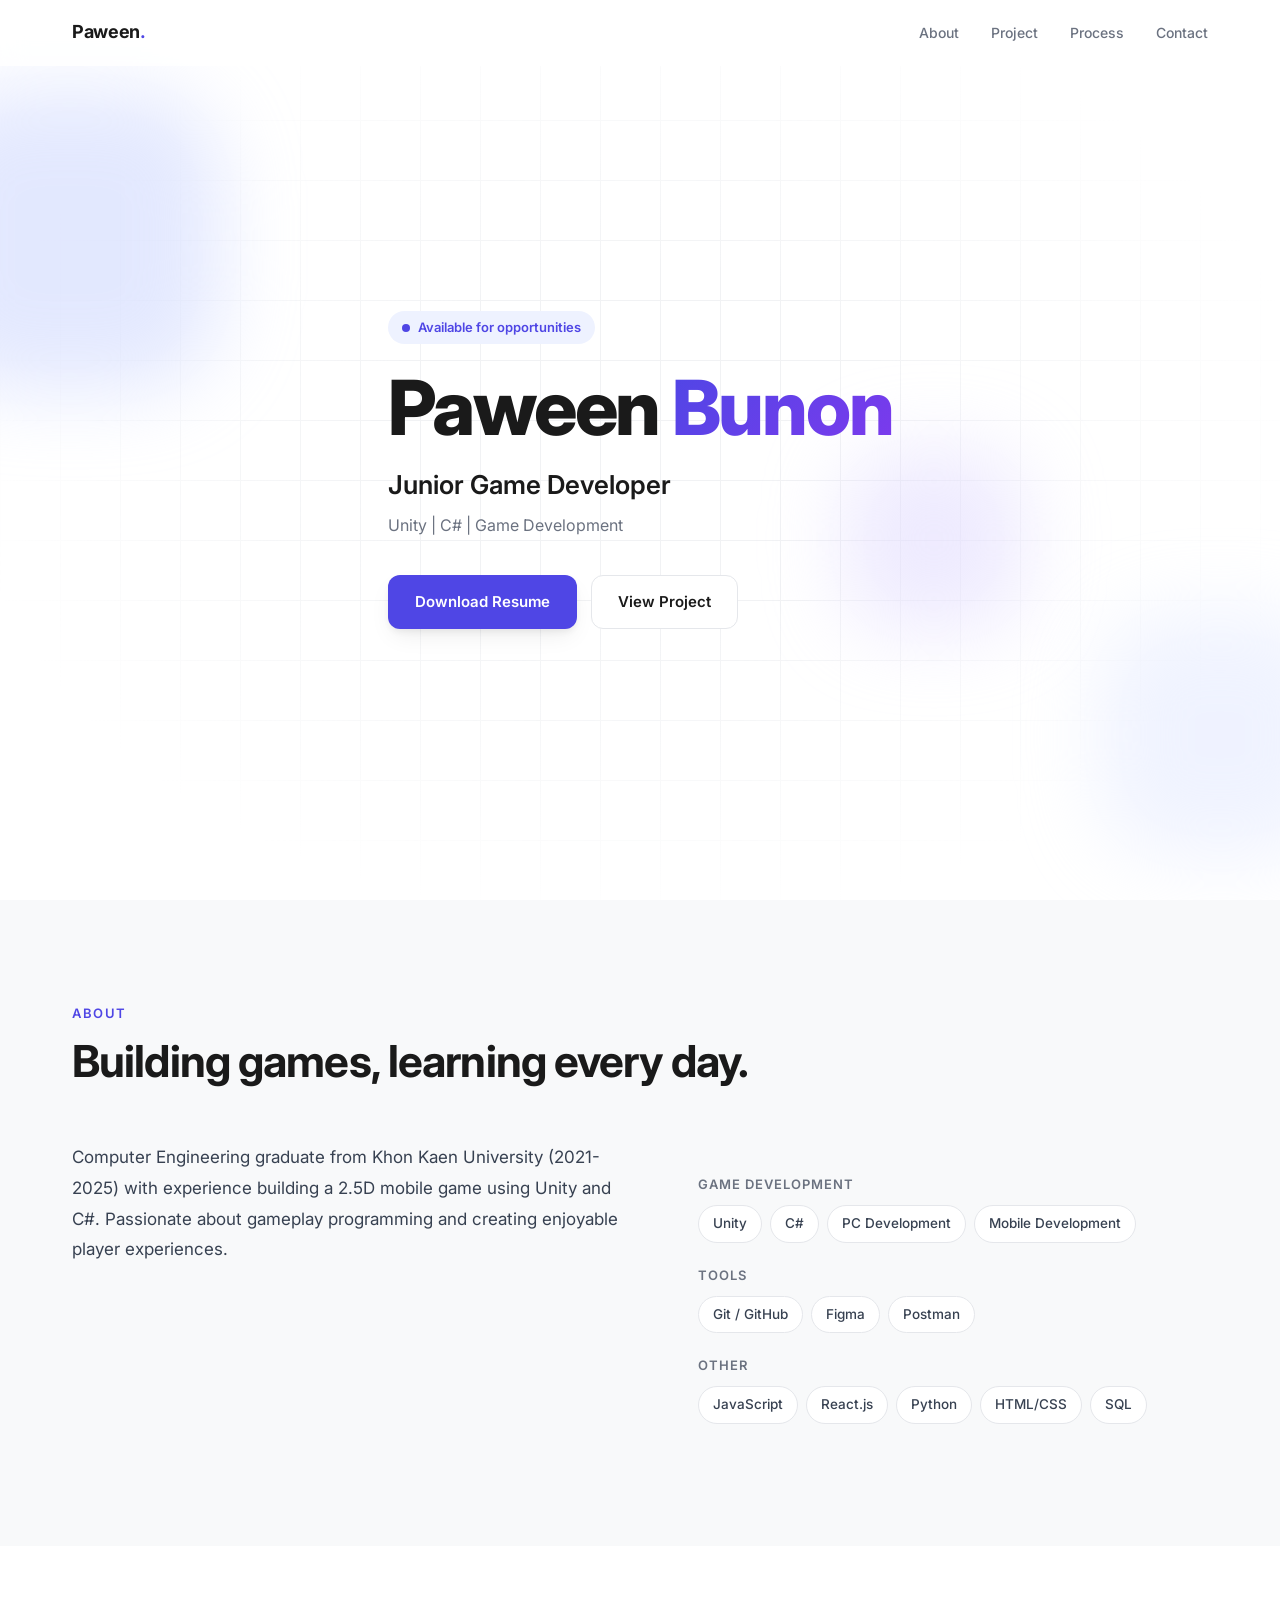
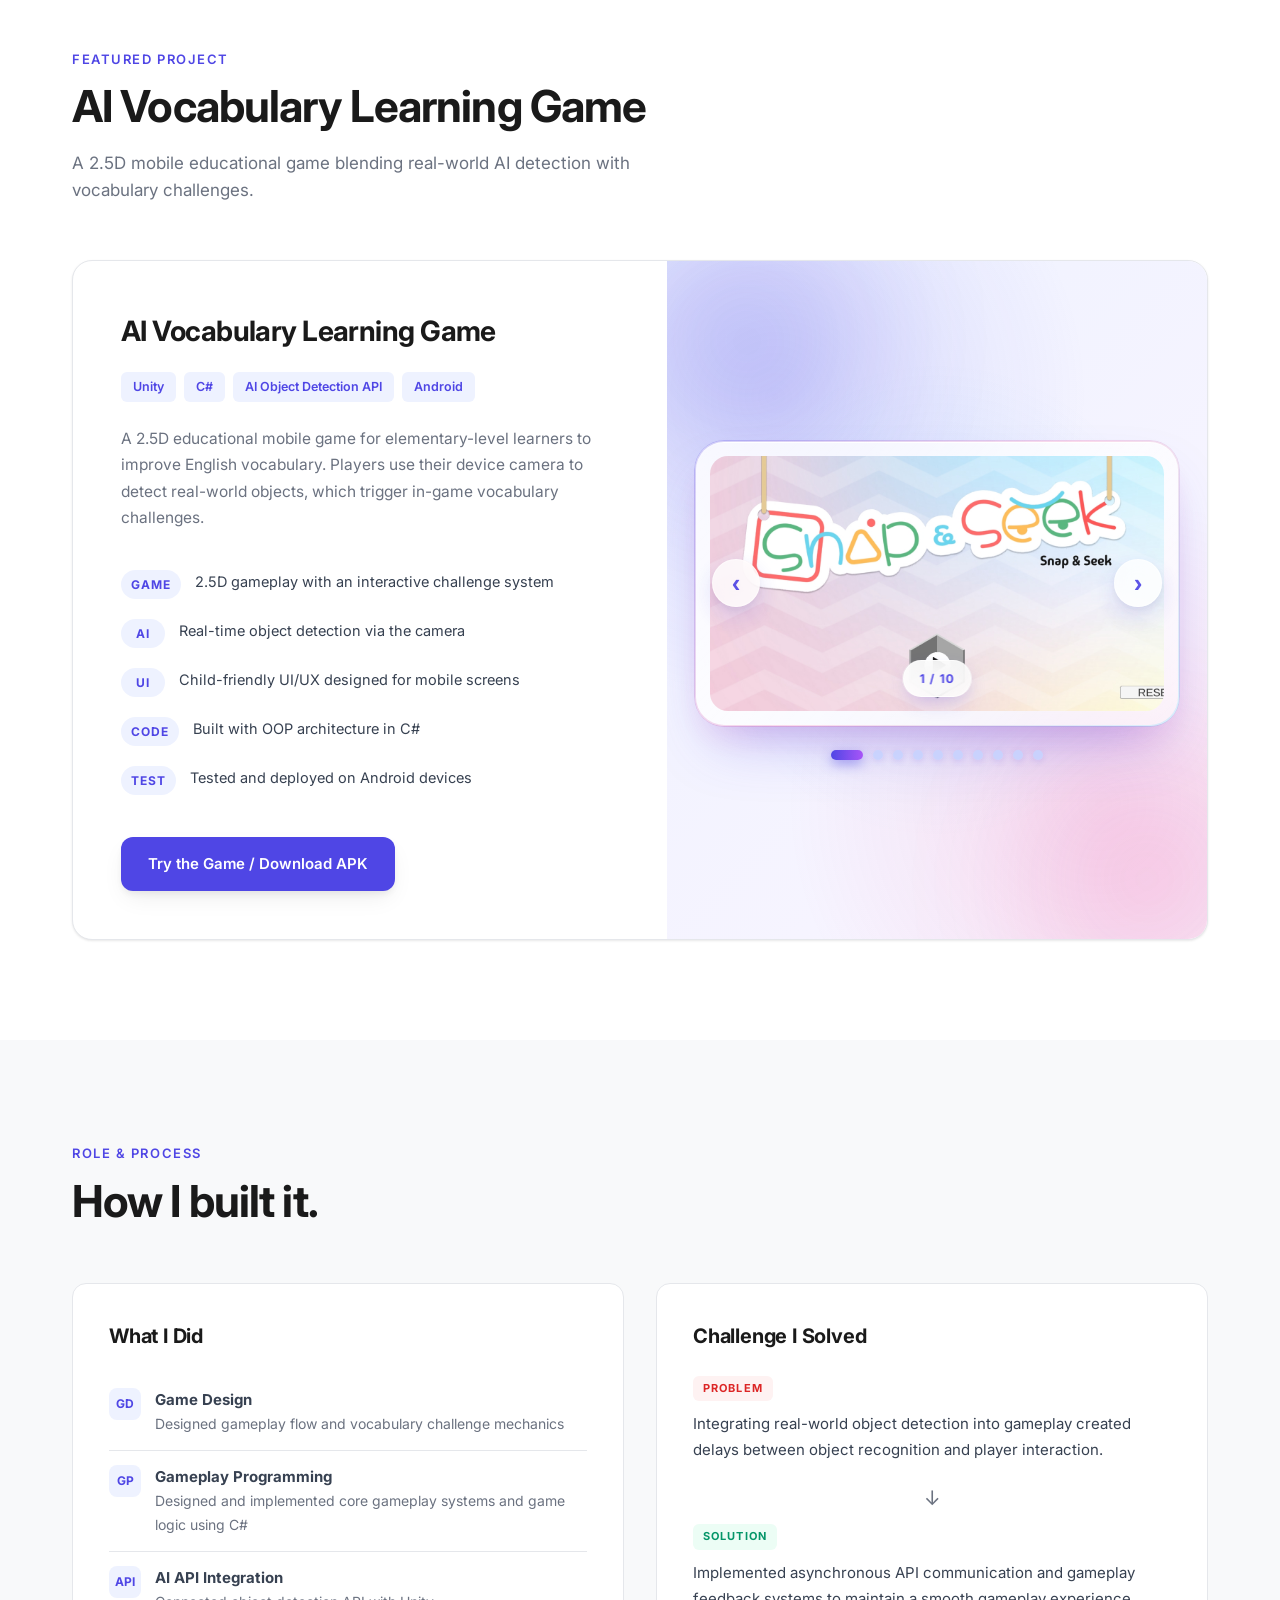
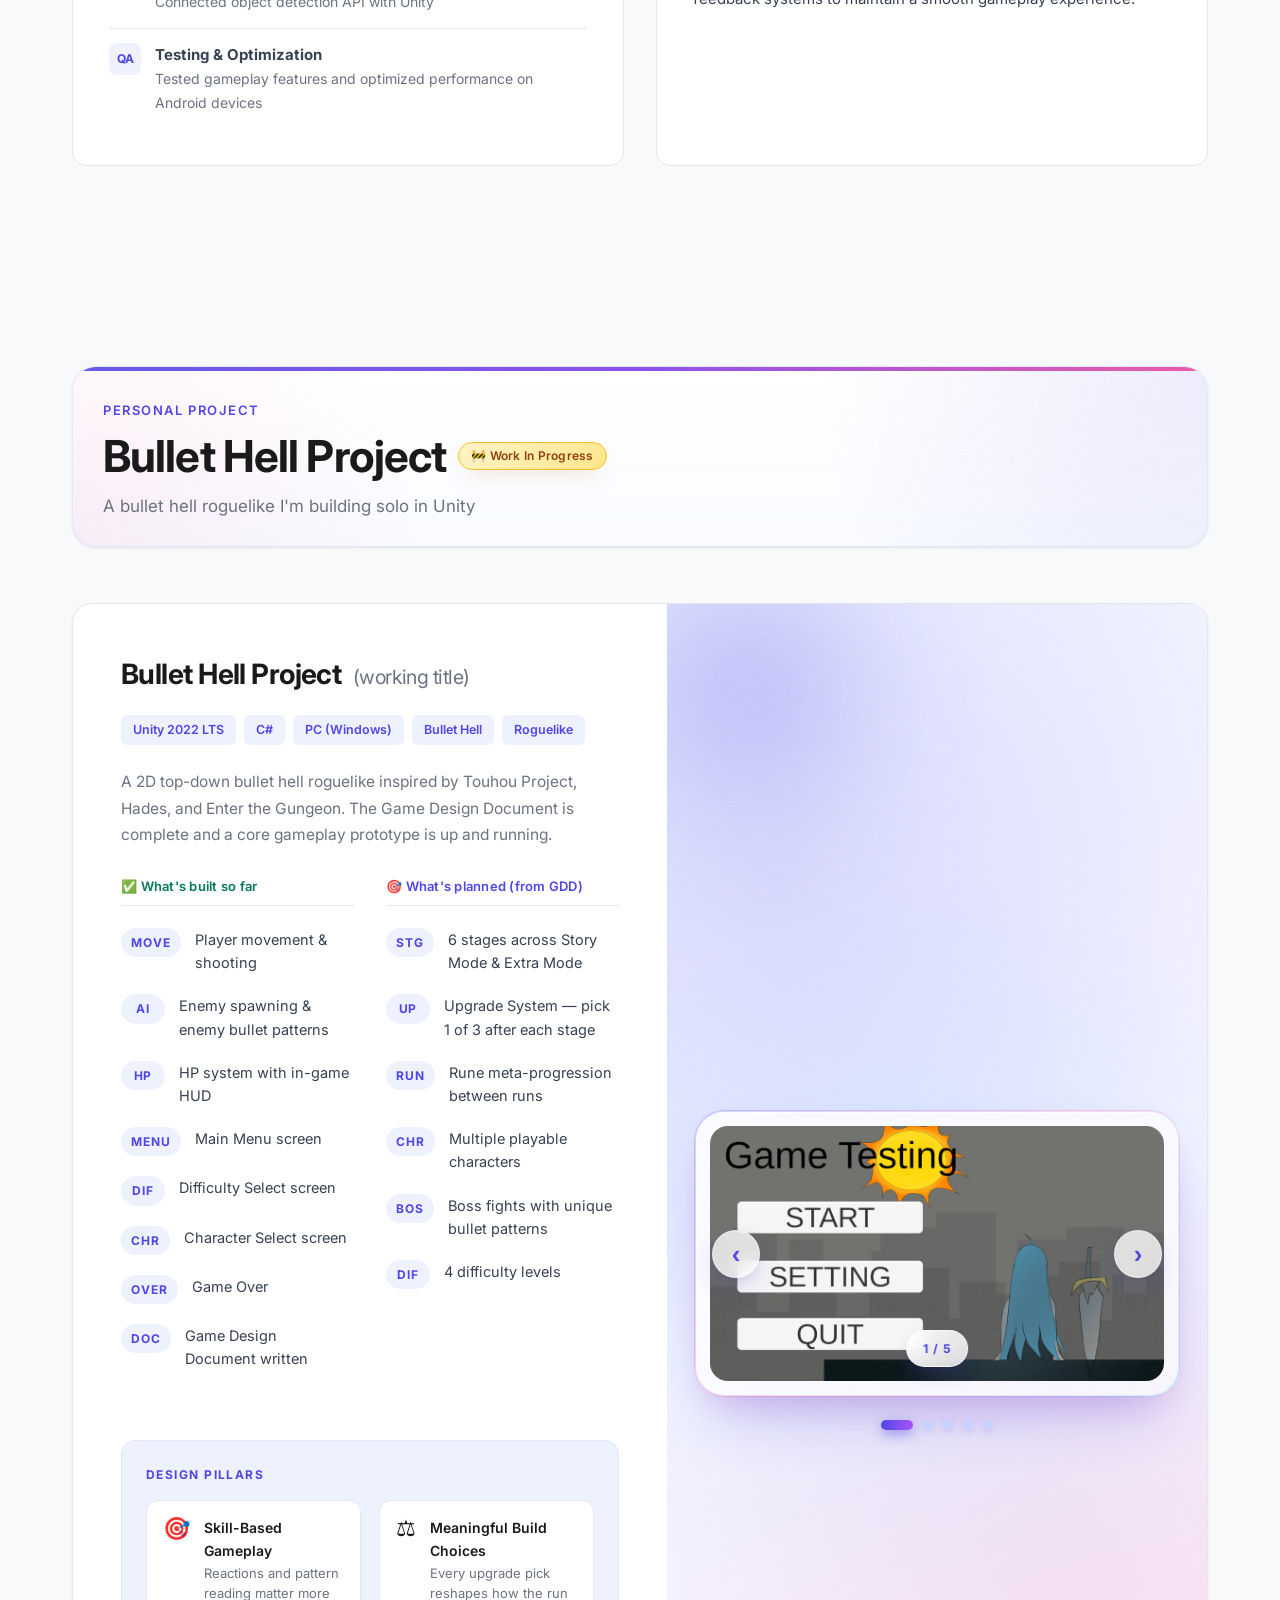
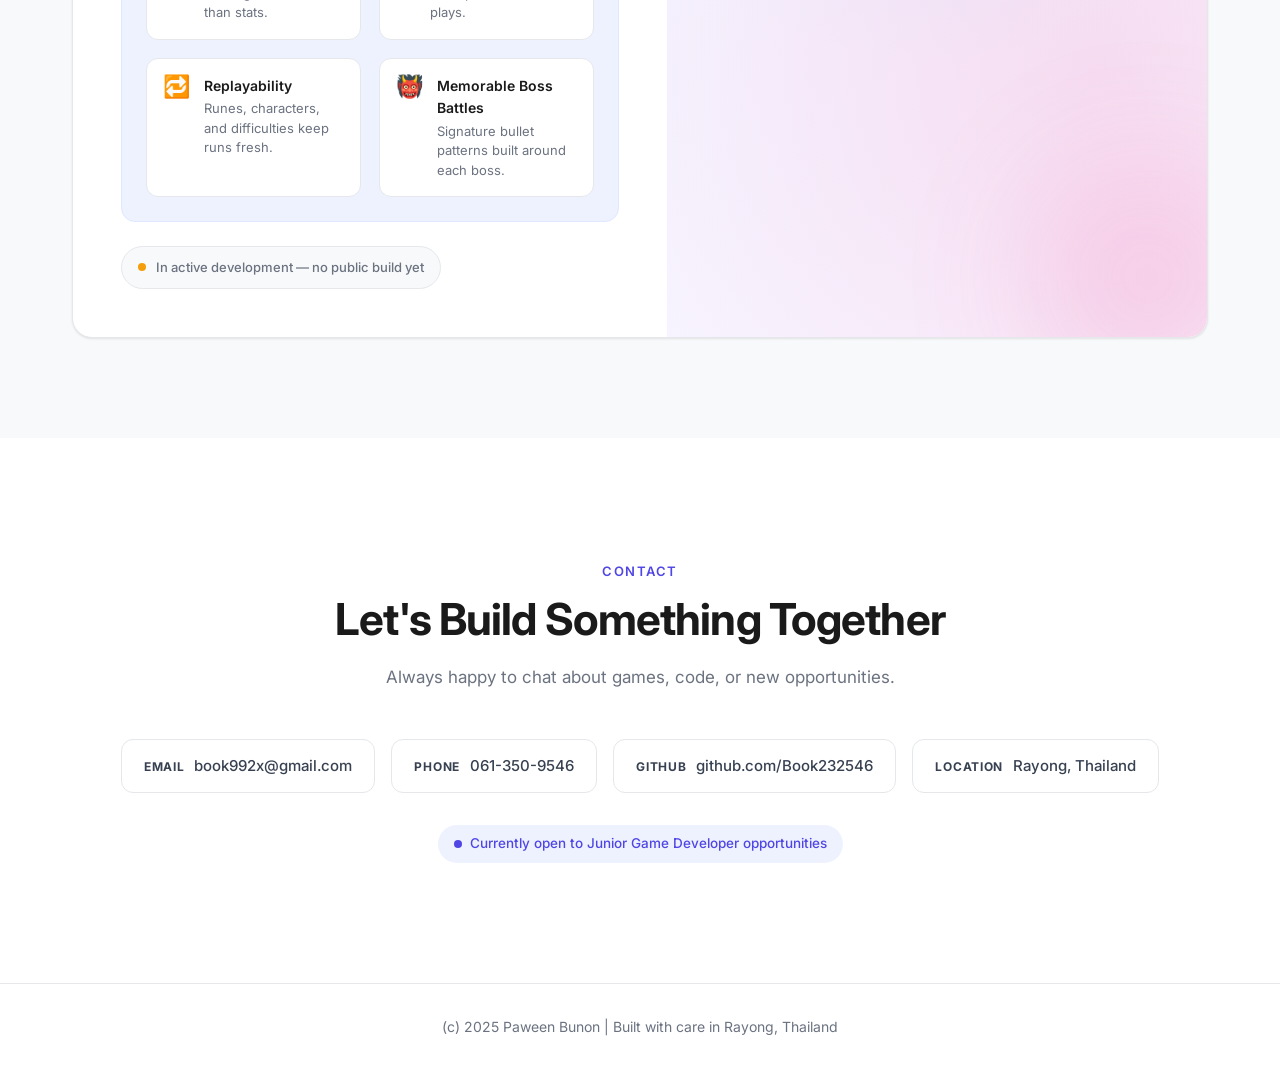
==== commit 47a89261: "add Screenshot and Progress of Personal Project" ====
--- a/index.html
+++ b/index.html
@@ -223,11 +223,10 @@
           Bullet Hell Project
           <span class="wip-badge">🚧 Work In Progress</span>
         </h2>
-        <p class="section-intro">A bullet hell roguelike I'm building solo in Unity — currently a playable prototype
-          with a full design document.</p>
+        <p class="section-intro">A bullet hell roguelike I'm building solo in Unity</p>
       </div>
       <div class="project-card reveal">
-        <div class="project-grid project-grid-single">
+        <div class="project-grid">
           <div class="project-info">
             <div class="project-title">Bullet Hell Project <span class="wip-sub">(working title)</span></div>
             <div class="tech-badges">
@@ -248,7 +247,17 @@
                   <li><span class="ico">Move</span><span>Player movement &amp; shooting</span></li>
                   <li><span class="ico">AI</span><span>Enemy spawning &amp; enemy bullet patterns</span></li>
                   <li><span class="ico">HP</span><span>HP system with in-game HUD</span></li>
-                  <li><span class="ico">Doc</span><span>Game Design Document written</span></li>
+                  <li><span class="ico">Menu</span><span>Main Menu screen</span></li>
+                  <li><span class="ico">Dif</span><span>Difficulty Select screen</span>
+                  </li>
+                  <li><span class="ico">Chr</span><span>Character Select screen</span></li>
+                  <li><span class="ico">Over</span><span>Game Over</span></li>
+                  <li>
+                    <a href="https://drive.google.com/file/d/1Fpe0dqZGs3YXmOCvKR8g-0_tIFxcWorF/view?usp=sharing"
+                      target="_blank" rel="noopener noreferrer">
+                      <span class="ico">Doc</span><span>Game Design Document written</span>
+                    </a>
+                  </li>
                 </ul>
               </div>
               <div class="wip-col">
@@ -263,6 +272,7 @@
                 </ul>
               </div>
             </div>
+            
             <div class="gdd-pillars">
               <div class="gdd-pillars-label">Design Pillars</div>
               <div class="gdd-pillars-grid">
@@ -293,6 +303,23 @@
               In active development — no public build yet
             </div>
           </div>
+          <div class="project-visual">
+            <div class="screenshot-carousel" aria-label="Bullet Hell screenshots" data-screenshots="
+              ./BulletHell/MainMenu.png,
+              ./BulletHell/DiffSelect.png,
+              ./BulletHell/CharSelect.png,
+              ./BulletHell/GamePlay.png,
+              ./BulletHell/GameOver.png
+            ">
+              <div class="carousel-frame">
+                <button type="button" class="carousel-btn carousel-btn-prev" aria-label="Previous screenshot">&lsaquo;</button>
+                <img class="carousel-image" src="./BulletHell/MainMenu.png" alt="Bullet Hell screenshot 1" loading="lazy" tabindex="0" role="button" aria-label="Open screenshot in fullscreen">
+                <div class="carousel-counter">1 / 2</div>
+                <button type="button" class="carousel-btn carousel-btn-next" aria-label="Next screenshot">&rsaquo;</button>
+              </div>
+            </div>
+            <div class="carousel-dots" aria-label="Bullet Hell screenshot navigation"></div>
+          </div>
         </div>
       </div>
     </div>
--- a/Port.css
+++ b/Port.css
@@ -1295,3 +1295,43 @@
     gap: 18px;
   }
 }
+
+/* ===== Clickable feature-list item ===== */
+.feature-list li a {
+  display: flex;
+  gap: 14px;
+  align-items: flex-start;
+  width: 100%;
+  color: inherit;
+  text-decoration: none;
+  border-radius: 8px;
+  padding: 2px 6px;
+  margin: -2px -6px;
+  transition: background .18s, color .18s;
+}
+
+.feature-list li a:hover {
+  background: var(--accent-soft);
+  color: var(--accent);
+}
+
+.feature-list li a:hover .ico {
+  background: var(--accent);
+  color: #fff;
+}
+
+.feature-list li a::after {
+  content: '↗';
+  margin-left: auto;
+  font-size: 13px;
+  opacity: 0;
+  transition: opacity .18s, transform .18s;
+  transform: translateX(-4px);
+  flex-shrink: 0;
+}
+
+.feature-list li a:hover::after {
+  opacity: 1;
+  transform: translateX(0);
+}
+
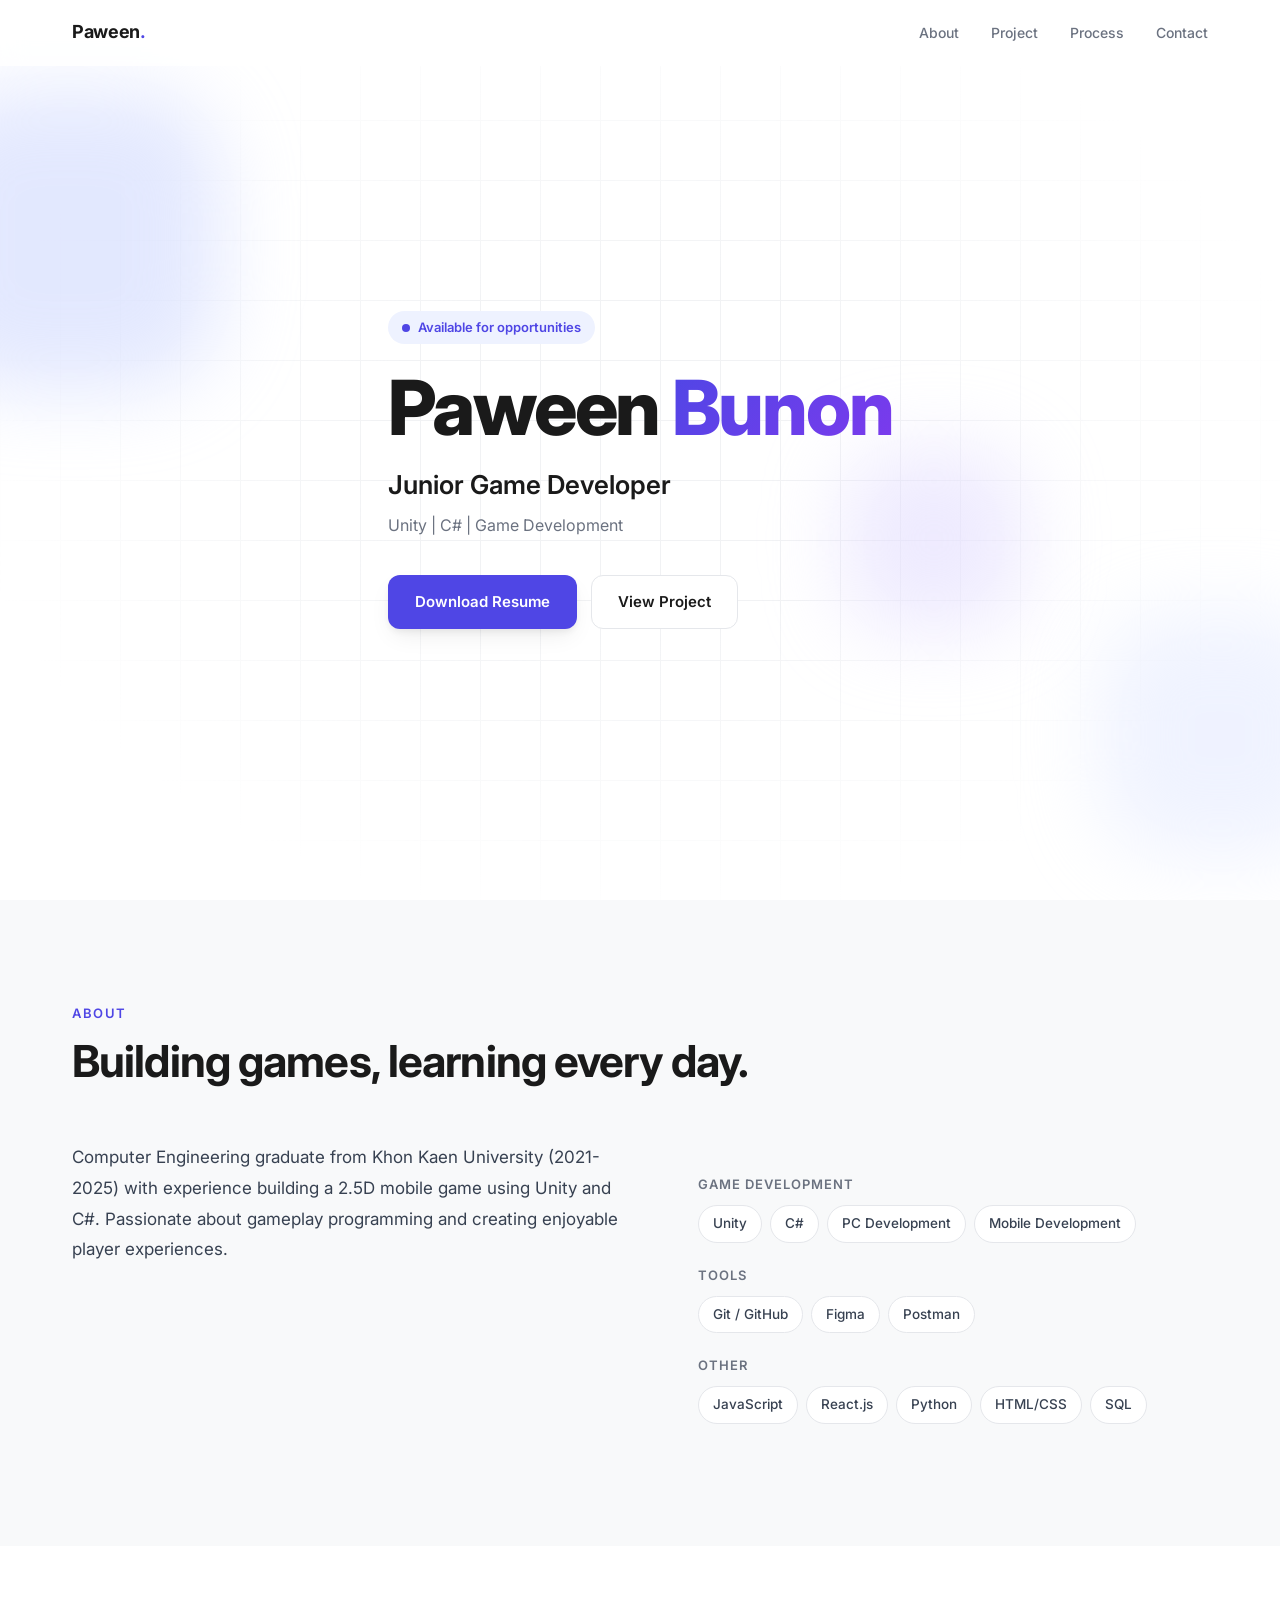
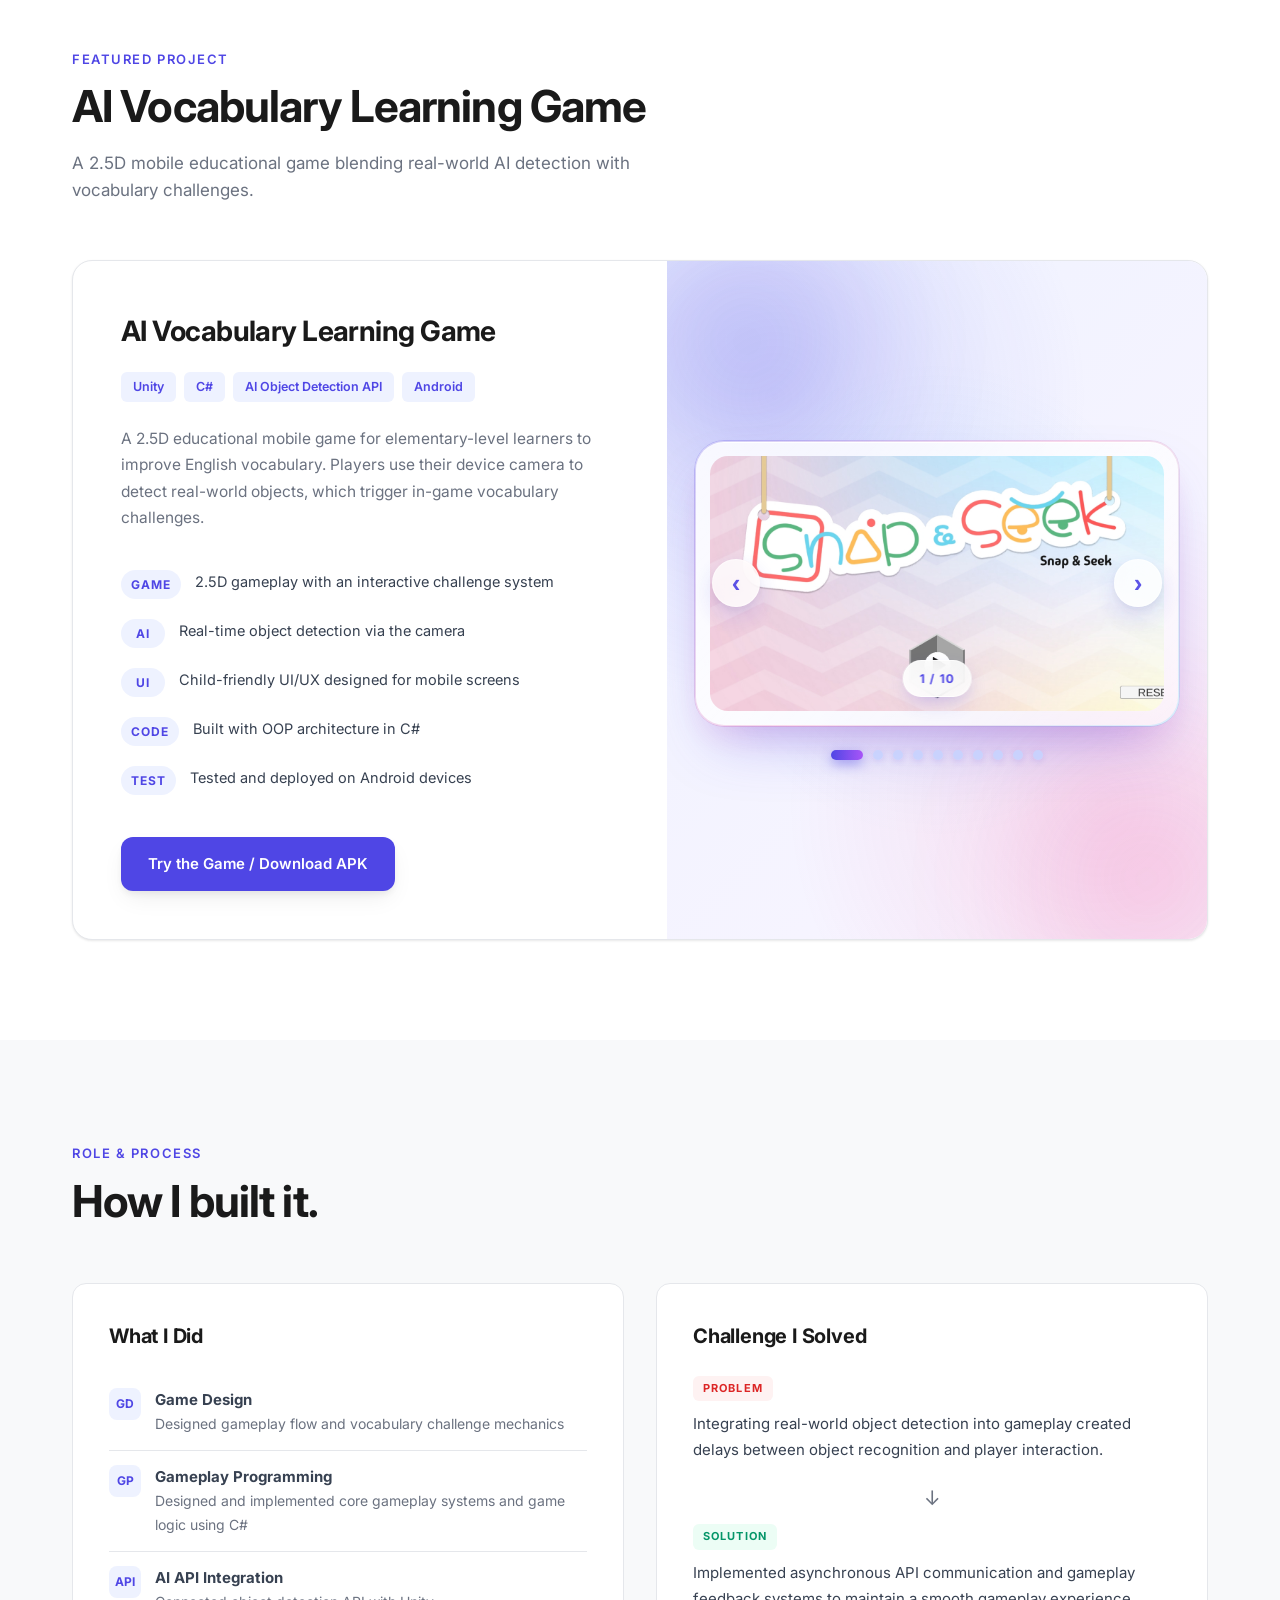
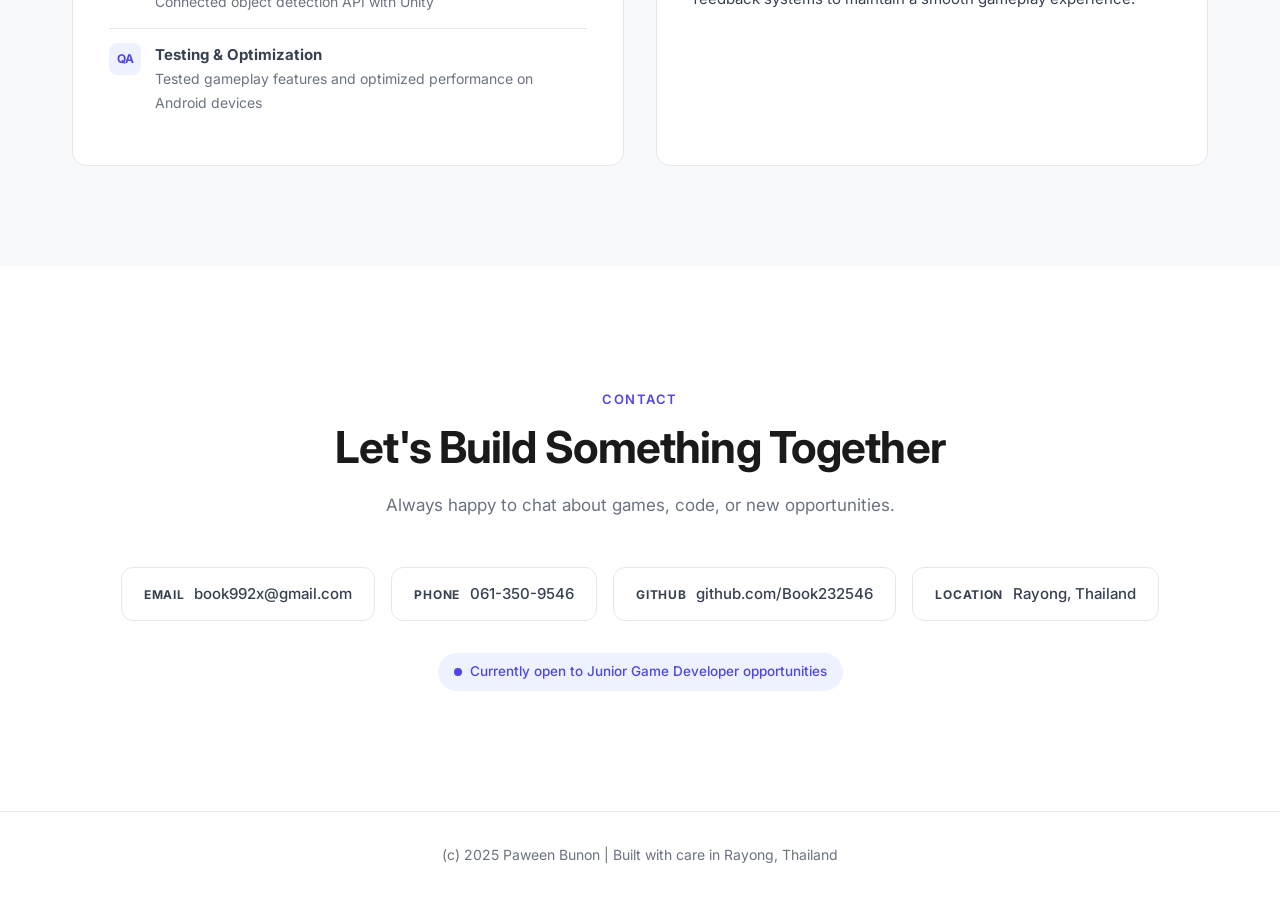
==== commit bbca3e26: "Update index.html contents" ====
--- a/index.html
+++ b/index.html
@@ -215,7 +215,7 @@
       </div>
     </div>
   </section>
-  <section id="personal" class="section-alt">
+  <!-- <section id="personal" class="section-alt">
     <div class="container">
       <div class="section-heading reveal">
         <span class="section-label">Personal Project</span>
@@ -325,7 +325,7 @@
     </div>
   </section>
 
-  </section>
+  </section> -->
 
   <section id="contact" class="contact">
     <div class="container">
